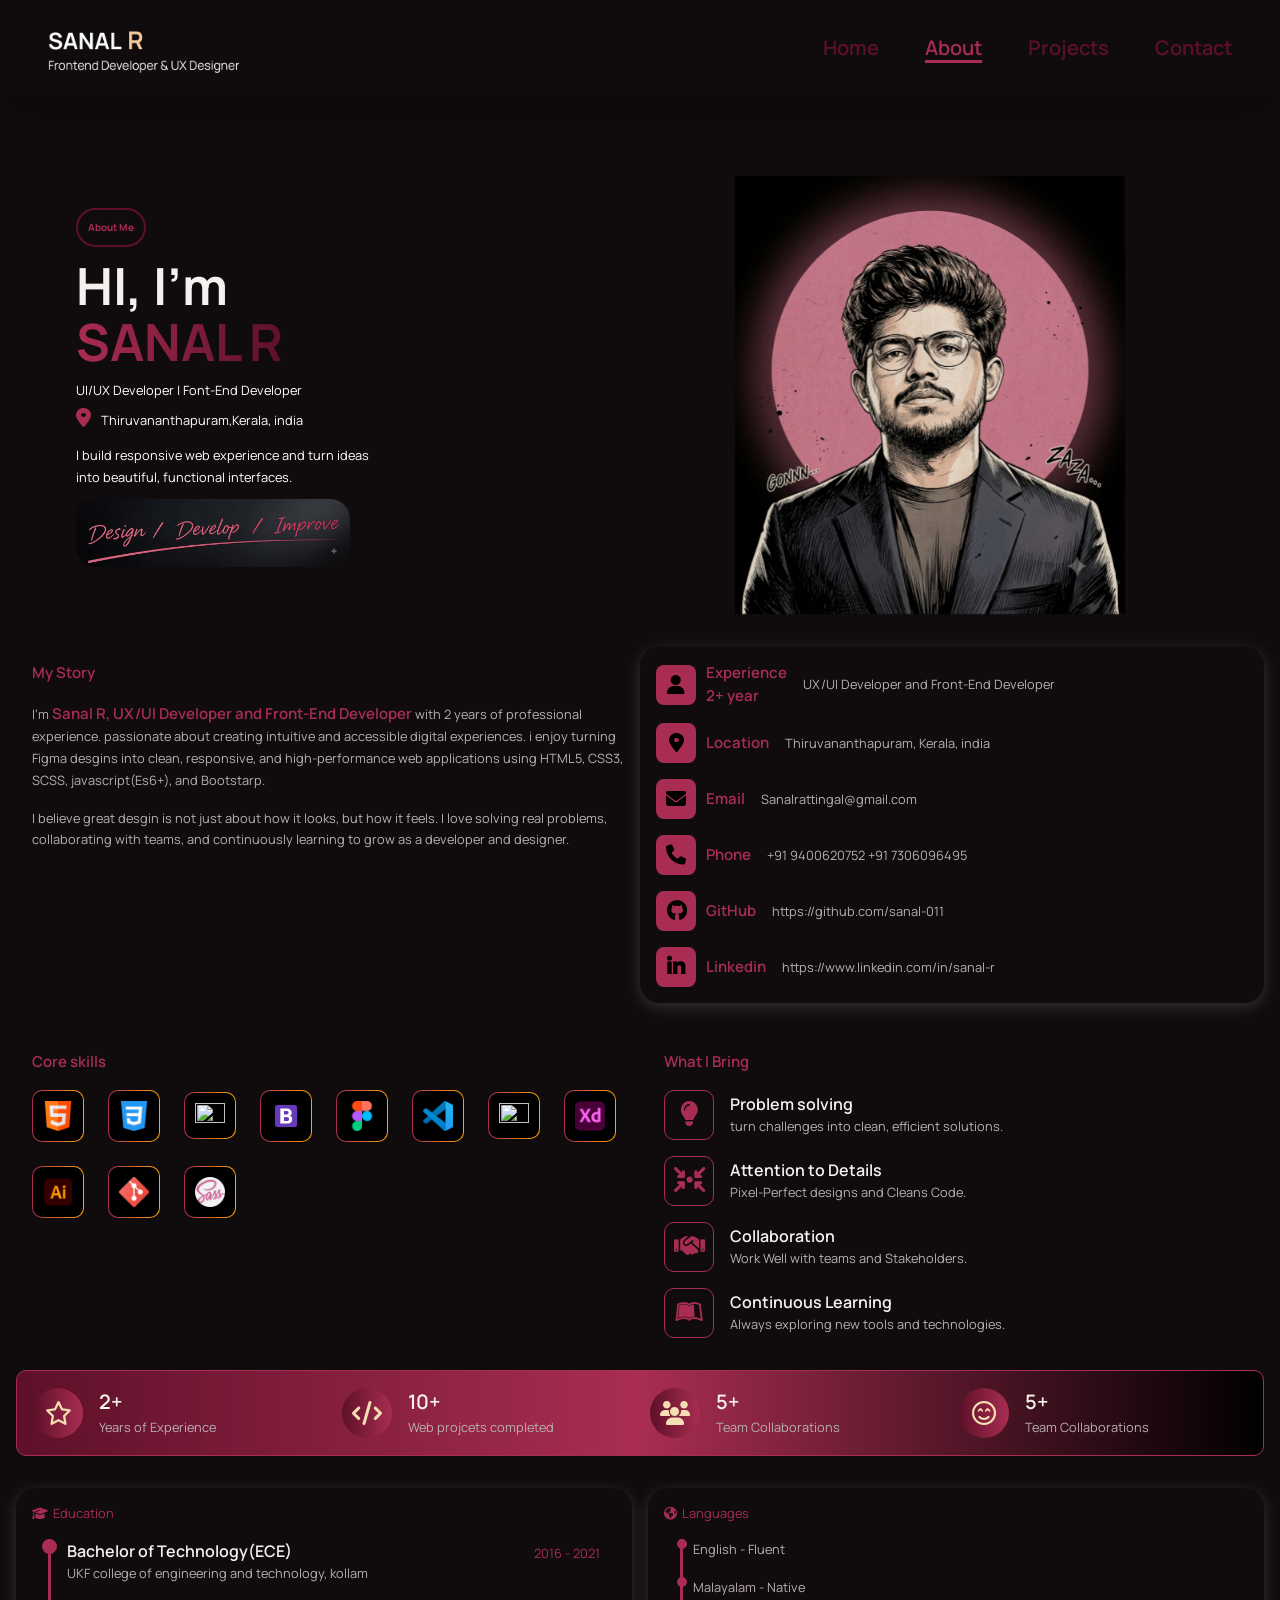
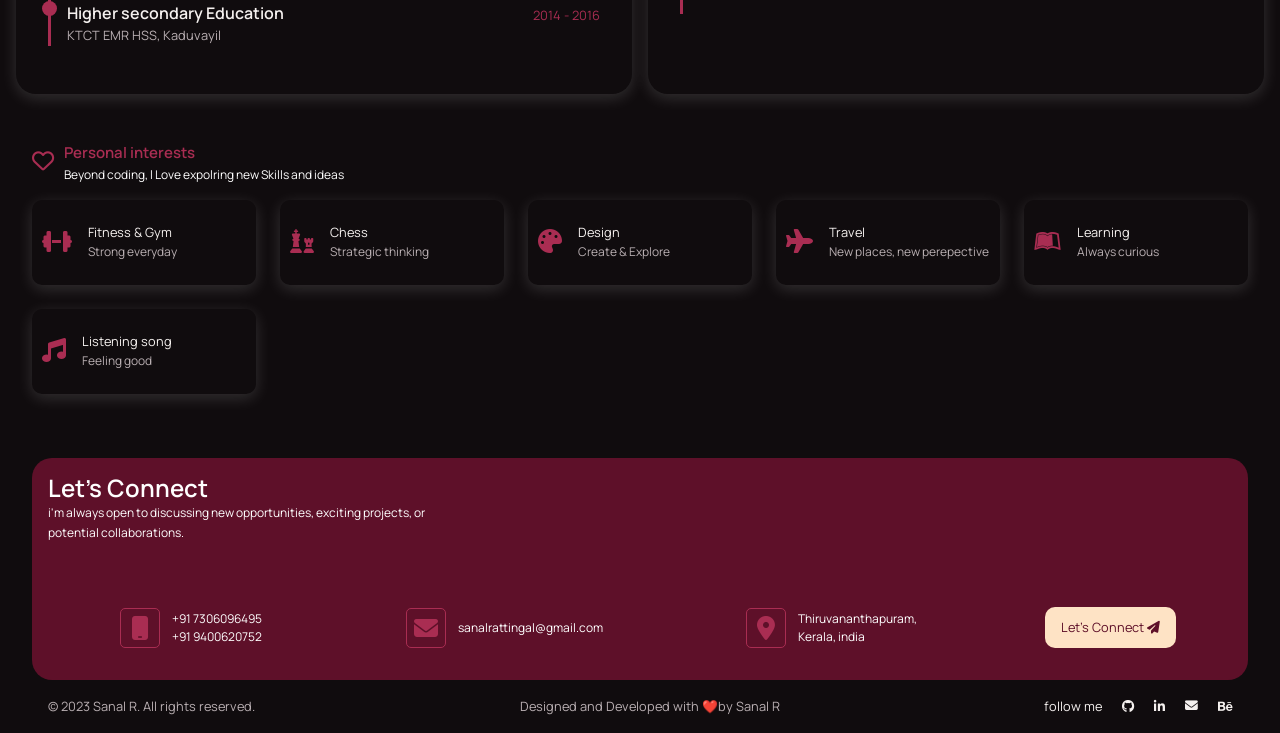
==== page/aboutme/index.html @ 58508a7c "Update index.html" ====
<!DOCTYPE html>
<html lang="en">

<head>
    <meta charset="UTF-8">
    <meta name="viewport" content="width=device-width, initial-scale=1.0">
    <title>About Me</title>
    <link rel="stylesheet" href="../../style.css">
    <link rel="stylesheet" href="../../reset.css">
    <link rel="stylesheet" href="page/projcet/style.css">
    <link rel="stylesheet" href="page/contact/style.css">
    <link rel="stylesheet" href="./style.css">

    <link rel="stylesheet" href="https://cdnjs.cloudflare.com/ajax/libs/font-awesome/6.7.2/css/all.min.css" />
</head>

<body>
    <script src="../../script.js" defer></script>



    <header id="navbar" class="navbar">
        <div class="logo-div">
            <a href="#" class="logo"><img src="../../asset/image/Logo.png" alt="">
            </a>

        </div>


        <nav class="menu">
            <button data-section="home" class="nav_links">Home</button>
            <button data-section="about" class="nav_links button-active">About</button>
            <button data-section="projects" class="nav_links">Projects</button>
            <button data-section="contact" class="nav_links">Contact</button>
            <link rel="stylesheet" href="/page/about-me.css">
        </nav>
        <a href="#" class="mobile-menu" id="showBtn">☰</a>

    </header>
    <main>
        <button class="top-btn"><i class="fa-solid fa-circle-arrow-up"></i></button>
        <section class="container-1" id="home">
            <div class="inner-container">
                <div class="inner-container-1">
                    <span class="head-title">About Me</span>

                    <h1 class="name-title">HI, I'm <br> <span>SANAL R</span></h1>

                    <p class="name-p">UI/UX Developer | Font-End Developer <br> <span><i
                                class="fa-solid fa-location-dot"></i></span>Thiruvananthapuram,Kerala, india </p>
                    <p class="name-p">I build responsive web experience and turn ideas <br> into beautiful, functional
                        interfaces.</p>
                    <img src="/asset/image/hero-title.png" alt="">



                </div>
                <div class="inner-container-2 ">
                    <div class="porfile-img"><img src="../../asset/image/profile-1.png" alt="">

                    </div>
                    <!-- <div class="small">
                        <img src="/asset/image/html (1).png" alt="html">
                    </div>
                    <div class="small">
                        <img src="/asset/image/css-3 (1).png" alt="">
                    </div>
                    <div class="small">
                        <img src="/asset/image/js (1).png" alt="">
                    </div>
                    <div class="small">
                        <img src="/asset/image/React.svg" alt="">
                    </div>
                    <div class="small">
                        <img src="/asset/image/figma (1).png" alt="">
                    </div>-->

                </div>
            </div>

        </section>
        <section class="my-story">
            <div class="my-story-left">
                <span>My Story</span>

                <p>I'm <span> Sanal R, UX/UI Developer and Front-End Developer</span> with 2 years of professional
                    experience. passionate about creating intuitive and accessible digital experiences. i enjoy turning
                    Figma desgins into clean, responsive, and high-performance web applications using HTML5, CSS3, SCSS,
                    javascript(Es6+), and Bootstarp.</p>
                <p>
                    I believe great desgin is not just about how it looks, but how it feels. I love solving real
                    problems, collaborating with teams, and continuously learning to grow as a developer and designer.
                </p>

            </div>
            <div class="my-story-right">

                <div class="my-story-right-title">
                    <div class="my-story-right-span"><span class="right-icons">
                            <i class="fa-regular fa-user"></i></span><span class="text-detail">Experience <br> 2+
                            year</span></div>
                    <div class="text-detail">
                        <p>UX/UI Developer and Front-End Developer</p>
                    </div>
                </div>

                <div class="my-story-right-title">
                    <div class="my-story-right-span"><span class="right-icons">
                            <i class="fa-solid fa-location-dot"></i></span><span class="text-detail">Location</span>
                    </div>
                    <div class="text-detail">
                        <p>Thiruvananthapuram, Kerala, india</p>
                    </div>
                </div>


                <div class="my-story-right-title">
                    <div class="my-story-right-span"><span class="right-icons">
                            <i class="fa-solid fa-envelope"></i></span><span class="text-detail">Email</span></div>
                    <div class="text-detail">
                        <p>Sanalrattingal@gmail.com</p>
                    </div>
                </div>

                <div class="my-story-right-title">
                    <div class="my-story-right-span"><span class="right-icons">
                            <i class="fa-solid fa-phone"></i></span><span class="text-detail">Phone</span></div>
                    <div class="text-detail">
                        <p>+91 9400620752 +91 7306096495</p>
                    </div>
                </div>


                <div class="my-story-right-title">
                    <div class="my-story-right-span"><span class="right-icons">
                            <i class="fa-brands fa-github"></i></span><span class="text-detail">GitHub</span></div>
                    <div class="text-detail">
                        <p><a href=" https://github.com/sanal-011"> https://github.com/sanal-011</a></p>
                    </div>
                </div>

                <div class="my-story-right-title">
                    <div class="my-story-right-span"><span class="right-icons">
                            <i class="fa-brands fa-linkedin-in"></i></span><span class="text-detail">Linkedin</span>
                    </div>
                    <div class="text-detail">
                        <p><a href="https://www.linkedin.com/in/sanal-r"> https://www.linkedin.com/in/sanal-r</a></p>
                    </div>
                </div>



            </div>

        </section>

        <section class="core-section">

            <div class="core-section-skill">
                <span>Core skills</span>
                <div class="core-section-skill-1">
                    <div class="core-cover-outer">
                        <div class="core-cover">
                            <img src="../../asset/image/html (1).png" alt="">
                        </div>

                    </div>

                    <div class="core-cover-outer">
                        <div class="core-cover">
                            <img src="../../asset/image/css-3 (1).png" alt="">
                        </div>

                    </div>

                    <div class="core-cover-outer">
                        <div class="core-cover">
                            <img src="../../asset/image/image/js (1).png" alt="">
                        </div>

                    </div>

                    <div class="core-cover-outer">
                        <div class="core-cover">
                            <img src="../../asset/image/icons8-bootstrap-logo-48.png" alt="">
                        </div>

                    </div>

                    <div class="core-cover-outer">
                        <div class="core-cover">
                            <img src="../../asset/image/figma (1).png" alt="">
                        </div>

                    </div>
                    <div class="core-cover-outer">
                        <div class="core-cover">
                            <img src="../../asset/image/vscode.png" alt="">
                        </div>

                    </div>

                    <div class="core-cover-outer">
                        <div class="core-cover">
                            <img src="asset/image/React.svg" alt="">
                        </div>

                    </div>

                    <div class="core-cover-outer">
                        <div class="core-cover">
                            <img src="../../asset/image/xd.png" alt="">
                        </div>

                    </div>

                    <div class="core-cover-outer">
                        <div class="core-cover">
                            <img src="../../asset/image/illustrator (1).png" alt="">
                        </div>

                    </div>

                    <div class="core-cover-outer">
                        <div class="core-cover">
                            <img src="../../asset/image/social.png" alt="">
                        </div>

                    </div>


                    <div class="core-cover-outer">
                        <div class="core-cover">
                            <img src="../../asset/image/sass (1).png" alt="">
                        </div>

                    </div>
                </div>



            </div>

            <div class="core-bring">
                <span>What I Bring</span>
                <div class="core-bring-outer">
                    <div class="core-bring-cover">
                        <div class="core-bring-icons">
                            <i class="fa-solid fa-lightbulb"></i>
                        </div>
                        <div class="core-bring-details">
                            <h6>Problem solving</h6>
                            <p>turn challenges into clean, efficient solutions.</p>
                        </div>

                    </div>
                    <div class="core-bring-cover">
                        <div class="core-bring-icons">
                            <i class="fa-solid fa-arrows-to-circle"></i>
                        </div>
                        <div class="core-bring-details">
                            <h6>Attention to Details</h6>
                            <p>Pixel-Perfect designs and Cleans Code.</p>
                        </div>

                    </div>
                    <div class="core-bring-cover">
                        <div class="core-bring-icons">
                            <i class="fa-solid fa-handshake"></i>
                        </div>
                        <div class="core-bring-details">
                            <h6>Collaboration</h6>
                            <p>Work Well with teams and Stakeholders.</p>
                        </div>

                    </div>
                    <div class="core-bring-cover">
                        <div class="core-bring-icons">
                            <i class="fa-brands fa-leanpub"></i>
                        </div>
                        <div class="core-bring-details">
                            <h6>Continuous Learning</h6>
                            <p>Always exploring new tools and technologies.</p>
                        </div>

                    </div>
                </div>
            </div>
        </section>

        <section class="core-features">
            <div class="core-outer">
                <div class="core-features-cover">
                    <div class="core-features-cover-icons"><i class="fa-regular fa-star"></i></div>
                    <div class="core-features-cover-details">
                        <h5>2+</h5>
                        <p>Years of Experience</p>
                    </div>

                </div>
                <div class="core-features-cover">
                    <div class="core-features-cover-icons"><i class="fa-solid fa-code"></i></div>
                    <div class="core-features-cover-details">
                        <h5>10+</h5>
                        <p>Web projcets completed</p>
                    </div>

                </div>

                <div class="core-features-cover">
                    <div class="core-features-cover-icons"><i class="fa-solid fa-users"></i></div>
                    <div class="core-features-cover-details">
                        <h5>5+</h5>
                        <p>Team Collaborations</p>
                    </div>

                </div>

                <div class="core-features-cover">
                    <div class="core-features-cover-icons"><i class="fa-regular fa-face-smile-beam"></i></div>
                    <div class="core-features-cover-details">
                        <h5>5+</h5>
                        <p>Team Collaborations</p>
                    </div>

                </div>


            </div>


        </section>
        <section class="person-section">
            <div class="person-section-cover">
                <span><i class="fa-solid fa-graduation-cap"> </i>Education</span>

                <div class="Education-details">

                    <div class="Education-details-1">
                        <div class="Education-details-cover">
                            <div>
                                <h6>Bachelor of Technology(ECE)</h6>
                                <p>UKF college of engineering and technology, kollam</p>
                            </div>
                            <span>2016 - 2021</span>
                            <div class="time-line-dots"></div>
                        </div>

                        <div class="Education-details-cover">
                            <div>
                                <h6>Higher secondary Education</h6>
                                <p>KTCT EMR HSS, Kaduvayil</p>
                            </div>
                            <span>2014 - 2016</span>
                            <div class="time-line-dots"></div>


                        </div>



                    </div>


                </div>
            </div>
            <div class="Education-languages-3">
                <span><i class="fa-solid fa-earth-americas"></i>Languages</span>
                <div class="Education-languages-cover">

                    <div class="languages-cover">
                        <p>English - Fluent</p>
                        <div class="English-Fluent-dots"></div>
                    </div>
                    <div class="languages-cover">
                        <p>Malayalam - Native</p>
                        <div class="English-Fluent-dots"></div>
                    </div>





                </div>

            </div>

        </section>
        <section class="interests-section">

            <div class="interests-section-cover">

                <div class="interests-section-cover-1">
                    <span><i class="fa-regular fa-heart"></i></span>
                    <div><span>Personal interests</span><br>
                        <span style="color: white; font-size: 12px; font-weight: normal;">Beyond coding, l Love
                            expolring new Skills and ideas</span>
                    </div>
                </div>

                <div class="interest-items">
                    <div class="outer-interest-items">
                        <div class="interest-items-icons"><i class="fa-solid fa-dumbbell"></i></div>
                        <div class="interest-items-detail">
                            <span>Fitness & Gym</span>
                            <p>Strong everyday</p>
                        </div>

                    </div>

                    <div class="outer-interest-items">
                        <div class="interest-items-icons"><i class="fa-solid fa-chess"></i></div>
                        <div class="interest-items-detail">
                            <span>Chess</span>
                            <p>Strategic thinking</p>
                        </div>

                    </div>

                    <div class="outer-interest-items">
                        <div class="interest-items-icons"><i class="fa-solid fa-palette"></i></div>
                        <div class="interest-items-detail">
                            <span>Design</span>
                            <p>Create & Explore</p>
                        </div>

                    </div>
                    <div class="outer-interest-items">
                        <div class="interest-items-icons"><i class="fa-solid fa-plane"></i></div>
                        <div class="interest-items-detail">
                            <span>Travel</span>
                            <p>New places, new perepective</p>
                        </div>

                    </div>
                    <div class="outer-interest-items">
                        <div class="interest-items-icons"><i class="fa-brands fa-leanpub"></i></div>
                        <div class="interest-items-detail">
                            <span>Learning</span>
                            <p>Always curious</p>
                        </div>

                    </div>

                    <div class="outer-interest-items">
                        <div class="interest-items-icons"><i class="fa-solid fa-music"></i></div>
                        <div class="interest-items-detail">
                            <span>Listening song</span>
                            <p>Feeling good</p>
                        </div>

                    </div>

                </div>
            </div>

        </section>


    </main>

     <footer class="footer-container" id="contact">
        <div class="footer-content">
            <div class="footer-content-1">
                <h4>Let's Connect</h4>
                <p>i'm always open to discussing new opportunities, exciting projects, or potential collaborations.</p>
            </div>
            <div class="footer-content-2">
                <div class="footer-content-divi">
                    <span class="span-icons"><i class="fa-solid fa-mobile"></i></span> <span class="span-details">
                        +91 7306096495 <br>+91 9400620752</span>
                </div>
                <div class="footer-content-divi">
                    <span class="span-icons"><i class="fa-solid fa-envelope"></i></span> <span
                        class="span-details">sanalrattingal@gmail.com</span>
                </div>
                <div class="footer-content-divi">
                    <span class="span-icons"><i class="fa-solid fa-location-dot"></i></span> <span
                        class="span-details">Thiruvananthapuram, <br>Kerala, india</span>
                </div>

                <div class="footer-content-btn">
                    <a href="page/contact/index.html" class="connet-btn">Let's Connect </a><i
                        class="fa-solid fa-paper-plane"></i>
                </div>



            </div>

        </div>

        <div class="footer-sub">
            <p>&copy; 2023 Sanal R. All rights reserved.</p>
            <p>Designed and Developed with ❤️by Sanal R</p>
            <div class="follow-me"><span>follow me</span>
                <div class="follow-me-icons"><i class="fa-brands fa-github"></i><i
                        class="fa-brands fa-linkedin-in"></i><i class="fa-solid fa-envelope"></i><i
                        class="fa-brands fa-behance"></i>
                </div>
            </div>
        </div>
    </footer>


</body>

</html>
---- style.css ----
/* =========================================================
   DESIGN SYSTEM
========================================================= */
@import url("https://fonts.googleapis.com/css2?family=Manrope:wght@200..800&display=swap");
@import url("https://fonts.googleapis.com/css2?family=Bruno+Ace+SC&family=Krona+One&family=Manrope:wght@200..800&family=Poppins:ital,wght@0,100;0,200;0,300;0,400;0,500;0,600;0,700;0,800;0,900;1,100;1,200;1,300;1,400;1,500;1,600;1,700;1,800;1,900&family=Roboto:ital,wght@0,100..900;1,100..900&family=Special+Gothic&display=swap");

body {
  font-family: "Manrope", sans-serif;
  position: relative;
}

.top-btn {
  position: fixed;
  right: 1.5rem;
  bottom: 1.5rem;
  width: 50px;
  height: 50px;
  border-radius: 50%;
  background-color: var(--primary-dark);
  color: var(--white);
  display: flex;
  justify-content: center;
  align-items: center;
  z-index: 1000;
  font-size: 1.9rem;
  cursor: pointer;
  opacity: 0;
  visibility: hidden;
  transition: 0.3s ease;
  margin-bottom: 2rem;
}

.top-btn.show {
  opacity: 1;
  visibility: visible;
}

.top-btn :hover {
  transform: translateY(-3px);
}

/* //navbar// */

.container {
  padding: 0 2.125rem;
  box-shadow: 0 0.25rem 1rem rgba(255, 255, 255, 0.15);
}

.page-section {
  display: none;
  margin-top: 1.25rem;
  margin-bottom: 1.25rem;
}

.page-section.active {
  display: block;
}

.logo-div {
  width: 14%;
  min-width: 12rem;
}

.navbar {
  width: 100%;
  display: flex;
  align-items: center;
  justify-content: space-between;
  padding: 0.75rem 3rem;
  background-color: var(--bg);

  transition: box-shadow 0.3s ease;
  min-height: 6rem;
  position: sticky;
  top: 0px;
  box-shadow: var(--shadow-lg);
  z-index: 99;
}

/* Shadow after scrolling */
.navbar.scrolled {
  box-shadow: 0 0.25rem 1rem #f6749d43;
}

nav {
  display: flex;
  align-items: center;
  justify-content: space-between;
  gap: 2.875rem;
}

nav .nav_links {
  color: var(--primary-dark);
  background-color: transparent;
  border: none;
  font-size: 1.25rem;
  font-weight: 600;
}

nav .nav_links:focus {
  color: var(--primary-light);
}

nav .nav_links:hover {
  color: var(--primary-light);
}

nav button {
  position: relative;
}

nav button::after {
  position: absolute;
  bottom: 0;
  left: 0;
  content: "";
  width: 0;
  height: 0.1875rem;
  background-color: var(--primary-light);
  transition: width 0.3s ease;
}

nav .button-active::after {
  position: absolute;
  bottom: 0;
  left: 0;
  content: "";
  width: 100%;
  height: 0.1875rem;
  background-color: var(--primary-light);
  transition: width 0.3s ease;
}

nav .button-active {
  width: 100%;
  color: var(--primary-light);

}

nav button:hover::after {
  width: 100%;
  color: var(--white);
}

.mobile-menu {
  display: none;
  position: absolute;
  right: 0.625rem;
  top: 1.875rem;
  color: var(--white);
  font-weight: 600;
  font-size: 1.5rem;
}

/* Desktop */

/* Tablet */
@media (max-width: 768px) {
  .container {
    padding: 0 0.875rem;
    box-shadow: 0 0.25rem 1rem rgba(255, 255, 255, 0.15);
  }

  .navbar {
    flex-direction: column;
    height: auto;
    align-items: flex-start;
    justify-content: center;
  }

  nav {
    flex-direction: column;
    height: auto;
    gap: 0.625rem;
    margin-top: 0.625rem;
    align-items: flex-start;
  }

  .mobile-menu {
    display: block;
  }

  .menu {
    max-height: 0;
    overflow: hidden;
    opacity: 0;
    transition:
      max-height 0.4s ease,
      opacity 0.3s ease;
    color: var(--white);
  }

  .menu.active {
    max-height: 500px;
    opacity: 1;
    color: var(--white);
  }
}

/* hero-section */
.inner-container {
  display: grid;
  grid-template-columns: repeat(2, 1fr);
  padding: 0 4.75rem;
  gap: 2rem;
}

.inner-container-1 {
  gap: 10px;
  display: flex;
  flex-direction: column;
  margin-top: 2rem;
}

.inner-container-2 {
  display: flex;
  justify-content: center;
  align-items: center;
}

.head-title {
  font-size: 10px;
  padding: 10px;
  border: solid 2px var(--primary-dark);
  width: fit-content;
  border-radius: 20px;
  font-weight: var(--fw-bold);
  color: var(--primary-light);
}

.name-title {
  font-size: clamp(2.5rem, 4vw, 3.75rem);
    opacity: 0;
  transform: translateY(30px);

  animation: fadeUp 0.8s ease forwards;
  animation-delay: 0.2s;
}

/* Animation */
@keyframes fadeUp {
  from {
    opacity: 0;
    transform: translateY(30px);
  }

  to {
    opacity: 1;
    transform: translateY(0);
  }
}


.name-title span {
  /* Left → Right */
  background: linear-gradient(90deg, var(--primary-light), var(--primary-dark));

  -webkit-background-clip: text;
  background-clip: text;

  -webkit-text-fill-color: transparent;
}

.name-p {
  font-weight: var(--fw-semibold);
  color: var(--white);
  font-size: clamp(0.75rem, 1vw, 1rem);
   opacity: 0;
  transform: translateY(40px);

  animation: fadeUp 0.8s ease forwards;
  animation-delay: 1.1s;
}

.name-features {
  display: grid;
  grid-auto-flow: column;
  /* grid-auto-columns: minmax(180px, 1fr); */
  opacity: 0;
  transform: translateY(40px);

  animation: fadeUp 0.8s ease forwards;
  animation-delay: 1.1s;
}

.name-features-items {
  display: flex;
  flex-direction: column;
  font-size: 0.75rem;
  padding: 1rem;
  border: solid 1px transparent;
  align-items: start;
}

.footer-content-btn {
  color: var(--primary-dark);
}

.name-features-items-i {
  color: var(--primary-light);
  font-size: 13px;
  font-weight: var(--fw-semibold);
}

.name-features-items-i i {
  margin-right: 8px;
}

.features-btn-group {
  display: flex;
  justify-content: flex-start;
  align-items: center;
  gap: 2rem;
  opacity: 0;
  transform: translateY(40px);

  animation: fadeUp 0.8s ease forwards;
  animation-delay: 1.1s;
}

.features-btn-group button {
  font-size: 1rem;
}

.features-btn-group button i {
  margin-left: 1rem;
}

.socal-medial {
  display: flex;
  justify-content: flex-start;
  align-items: center;
  gap: 30px;
     opacity: 0;
  transform: translateX(100px);

  animation: slideLeft 1s ease forwards;
  animation-delay: 2s;
}

.socal-medial a {
  margin-top: 1rem;
  width: 50px;
  height: 50px;
  display: flex;
  justify-content: center;
  align-items: center;
  border: solid 1px transparent;
  border-radius: 50%;
}

.socal-medial a :hover {
  width: 50px;
  height: 50px;
  display: flex;
  justify-content: center;
  align-items: center;
  border: solid 1px var(--primary-light);
  border-radius: 50%;
}

.socal-medial a i {
  font-size: 1.5rem;

}

.porfile-img {
  display: flex;
  justify-content: center;
  align-items: center;
  width: 80%;
  height: 100%;
    opacity: 0;
  transform: translateX(100px);

  animation: slideLeft 1s ease forwards;
  animation-delay: 2s;
}
@keyframes slideLeft {
  from {
    opacity: 0;
    transform: translateX(100px);
  }

  to {
    opacity: 1;
    transform: translateX(0);
  }
}

.porfile-img img {
  width: 100%;
  display: block;
  aspect-ratio: 1/1;
  object-fit: contain;
}

.simple-contact {
  display: flex;
  justify-content: center;
  align-items: center;
  gap: 1rem;
}

.simple-contact i {
  width: 40px;
  height: 40px;
  border-radius: 50%;
  border: solid 1px #494647;
  display: flex;
  justify-content: center;
  align-items: center;
  font-size: 1.3rem;
  color: var(--primary-light);
}

.container {
  margin-top: 2rem;
  display: flex;
  justify-content: space-around;
  align-items: center;
  padding: 1rem;
  border-radius: 1rem;
  border: solid 1px #494647;
  box-shadow:
    rgba(0, 0, 0, 0.16) 0px 10px 36px 0px,
    rgba(0, 0, 0, 0.06) 0px 0px 0px 1px;
}

.contact-details {
  font-size: 12px;
}

.inner-container {
  margin-top: 5rem;
}

.about-scetion {
  display: flex;
  flex-direction: column;
  /* padding: 0 4.75rem; */
  font-size: 14px;
  font-weight: 600;
  gap: 1rem;
}

.about-scetion span {
  color: var(--primary-light);
}

.about-scetion button {
  width: fit-content;
  border: solid 1px var(--primary-light);
}

.about-scetion p {
  font-size: clamp(0.75rem, 1vw, 1rem);
  color: var(--text);
}

.about-scetion button i {
  margin-left: 1rem;
}

.card-details {
  display: flex;
  align-items: center;
  justify-content: space-around;
  gap: 1rem;
  /* padding: 0 4.75rem; */
}

.card {
  display: flex;
  flex-direction: column;
  justify-content: center;
  align-items: center;
  text-align: center;
}

.card-p {
  padding: 1rem !important;
  width: 180px;
  height: 250px;
}

.card p {
  font-size: 15px;
  color: white;
}

.card-p i {
  font-size: 2rem;
  /* Left → Right */
  background: linear-gradient(90deg, var(--primary-light), orange);

  -webkit-background-clip: text;
  background-clip: text;

  -webkit-text-fill-color: transparent;
  margin-bottom: 1rem;
}

.card-p h5 {
  font-weight: 600;
  font-size: 1rem;
  margin-bottom: 12px;
  text-transform: uppercase;
}

.card-p p {
  font-size: 12px;
}

.inner-pad {
  padding: 0 4.75rem;
  gap: 1rem;
}

.core-skill {
  display: flex;
  flex-direction: column;

  /* border: solid 1px var(--primary-light); */
  padding: 1rem;
  box-shadow: 0 0.25rem 1rem rgba(255, 255, 255, 0.15);
  border-radius: 20px;
}

.core-skill span {
  color: var(--primary-light);
  font-size: 14px;
  font-weight: 600;
  margin-bottom: 1rem;
}

.skill {
  display: flex;
  justify-content: space-around;
  align-items: center;
  margin-top: 1rem;
  margin-bottom: 2rem;
}

.skill div {
  width: 50px;
  height: 50px;
  padding: 8px;
  /* border: solid 1px #9a9797b1;
  border-radius: 10px; */
  border: 1px solid transparent;
  border-radius: 10px;
  background:
    linear-gradient(black, black) padding-box,
    linear-gradient(90deg, var(--primary-light), orange) border-box;

  display: flex;
  flex-direction: column;
  justify-content: center;
  align-items: center;
}

.skill div img {
  width: 100%;
  display: block;
}

.inner-container-2 {
  position: relative;
}

.small {
  position: absolute;
  width: 30px;
  height: 30px;
  border-radius: 50%;
  transform: translate(-50%, -50%);
  opacity: 0;
  animation: appear 5s ease-out forwards;


}

.small:nth-child(1) {
  animation-delay: 0s;
}

.small:nth-child(2) {
  animation-delay: 0.5s;
}

.small:nth-child(3) {
  animation-delay: 0.9s;
}

.small:nth-child(4) {
  animation-delay: 1.4s;
}

.small:nth-child(5) {
  animation-delay: 1.9s;
}




@keyframes appear {
  0% {
    opacity: 0;
    transform: translate(-50%, -50%) scale(0);
  }

  40% {
    opacity: 1;
    transform: translate(-50%, -50%) scale(1.2);
  }

  70% {
    transform: translate(-50%, -50%) scale(0.95);
  }

  100% {
    opacity: 1;
    transform: translate(-50%, -50%) scale(1);
  }
}

.inner-container-2 .small {
  width: 50px;
  height: 50px;
  padding: 8px;
  border: 1px solid transparent;
  border-radius: 10px;
  background: linear-gradient(black, black) padding-box, linear-gradient(90deg, var(--primary-light), orange) border-box;
  display: flex;
  flex-direction: column;
  justify-content: center;
  align-items: center;
}

.inner-container-2 .small img {
  width: 100%;
  display: block;
}

.skill-list {
  display: flex;

  align-items: center;
  margin-top: 1rem;
  margin-bottom: 2rem;
  flex-wrap: wrap;
  gap: 1rem;
}

.skill-list div {
  width: fit-content;
  padding: 8px;

  /* border-image: linear-gradient(90deg,var(--primary-light),orange) 1; */

  display: flex;
  flex-direction: column;
  justify-content: center;
  align-items: center;
  flex-wrap: wrap;
  margin-bottom: 0px;
  gap: 1rem;
  border: 1px solid transparent;
  border-radius: 10px;
  background:
    linear-gradient(black, black) padding-box,
    linear-gradient(90deg, var(--primary-light), orange) border-box;
}

.skill-list div span {
  margin-bottom: 0px;
  color: var(--text);
  font-size: 12px;
}

.core-exper {
  padding: 1rem;
  box-shadow: 0 0.25rem 1rem rgba(255, 255, 255, 0.15);
  border-radius: 20px;
}

.core-exper span {
  color: var(--primary-light);
  font-size: 14px;
  font-weight: 600;
  margin-bottom: 1rem 16px;
}

.exper-details {
  padding: 1rem;
  display: flex;
  gap: 1rem;
  position: relative;
  z-index: -1;
}

.time-line {
  border-left: solid 3px var(--primary-light);
  padding-left: 1rem;
  position: relative;
}

.time-line span {
  font-weight: var(--fw-bold);
}

.dots {
  position: absolute;
  left: -11px;
  top: 10px;
  width: 20px;
  height: 20px;
  border-radius: 50%;
  background-color: var(--primary-dark);
  border: solid 4px var(--primary-light);
}

.ul-style {
  margin-left: 1rem;
  margin-top: 1rem;
}

li::marker {
  color: var(--primary-light);
}

.inner-projcet-section {
  padding: 0 4.75rem;
}

.projcet-section {
  display: grid;
  grid-template-columns: repeat(1, 1fr);

  margin-top: 3rem;
  box-shadow: 0 0.5rem 2rem rgba(255, 255, 255, 0.16);
  border: solid 1px transparent;
  border-radius: 20px;
}

.projcet-head {
  padding: 1rem;
  display: flex;
  justify-content: space-between;
  align-items: center;
}

.projcet-head span {
  color: var(--primary-light);
  font-size: 14px;
  font-weight: 600;
}

.projcet-card {
  padding: 1rem;
  display: grid;
  grid-template-columns: repeat(auto-fill, minmax(300px, 1fr));
  gap: 1.5rem;
  width: 100%;

}

.card {
  display: flex;
}

.card-pd {
  padding: 0rem !important;
  /* flex-direction: row; */
  /* align-items: start; */
  overflow: hidden;
  /* width: 550px; */
  /* justify-content: start;
  flex: 1; */
  gap: 10px;
}

.card-img {
  width: 100%;
  height: 172px;
  display: block;
  /* position: relative; */
}

.card-icons {
  width: 20px;
  height: 20px;
  border-radius: 20px;
  display: flex;
  justify-content: center;
  align-items: center;
  background-color: black;
}

.card-img img {
  width: 100%;
  height: 100%;
  object-fit: cover;
  overflow: hidden;
}

.card-detail {
  display: flex;
  flex-direction: column;
  justify-content: flex-start;
  text-align: left;
  width: 350px;
  padding: 1rem;
  width: 100%;
}

.card-detail span {
  color: var(--primary-light);
  font-size: 12px;
}

.card-detail p {
  font-size: 10px;
}

.card-btn {
  font-size: 12px;
  font-weight: 600;
  width: fit-content;
  border: solid 1px var(--primary-light);
  padding: 5px;
  margin-right: 10px;

  border-radius: 5px;
}

.card-btn-group {
  margin-top: 0.5rem;
  display: flex;
  justify-content: end;
  align-items: center;
  margin-bottom: 5px;
}

.key-achievements {
  margin-top: 3rem;
}

.cover-key-achievements {
  padding: 1rem;
  box-shadow: 0 0.25rem 1rem rgba(255, 255, 255, 0.15);
  border-radius: 20px;
}

.cover-key-achievements span {
  color: var(--primary-light);
  font-size: 14px;
  font-weight: 600;
  margin-bottom: 1rem 16px;
}

.ACHIEVEMENTS-details {
  display: flex;
  justify-content: space-around;
  align-items: center;
  margin-top: 10px;
}

.ACHIEVEMENTS-items {
  display: flex;

  justify-content: center;
  align-items: center;
  text-align: center;
  padding: 1rem;
}

.achievement-icon i {
  font-size: 2rem;
  /* Left → Right */
  background: linear-gradient(90deg, var(--primary-light), orange);

  -webkit-background-clip: text;
  background-clip: text;

  -webkit-text-fill-color: transparent;
  margin-bottom: 1rem;
}

.achievement-icon-details p {
  font-size: 12px;
  color: white;
  text-align: left;
  width: 200px;
  margin-left: 1rem;
  font-weight: var(--fw-regular);
}

.footer-container {
  padding: 0 4.75rem;
  margin-top: 3rem;
}

.footer-content {
  display: flex;
  gap: 1rem;
  align-items: center;
  background-color: var(--primary-dark);
  border-radius: 20px;
  justify-content: center;
}

.footer-content-1 {
  padding: 1rem;

  color: var(--white);
  width: 450px;
}

.footer-content-1 p {
  font-size: 12px;
  color: var(--white);
}

.span-icons {
  width: 40px;
  height: 40px;

  border: solid 1px var(--primary-light);
  padding: 4px;
  font-size: 1.5rem;
  color: var(--primary-light);
  border-radius: 5px;
  display: flex;
  align-items: center;
  justify-content: center;
}

.footer-content-2 {
  display: flex;
  justify-content: center;
  align-items: center;

  padding: 1rem;
}

.footer-content-divi {
  display: flex;
  justify-content: center;
  align-items: center;
  gap: 12px;
  padding: 1rem;
  /* border-left: solid 1px var(--primary-light);
  border-right: solid 1px var(--primary-light); */
}

.span-details {
  font-size: 12px;
  color: var(--white);
}

.footer-content-btn {
  padding: 0.7rem 1rem;
  background-color: var(--accent);
  border-radius: 10px;
}

.connet-btn {

  color: var(--primary-dark);
}

.footer-sub {
  display: flex;
  justify-content: space-between;
  align-items: center;
  padding: 1rem;
}

.follow-me {
  display: flex;
  justify-content: space-between;
  align-items: center;
  gap: 20px;
}

.follow-me-icons {
  display: flex;
  justify-content: space-between;
  align-items: center;
  gap: 20px;
}

.project-header {
  display: -webkit-box;
  -webkit-box-orient: vertical;
  -webkit-line-clamp: 1;
  overflow: hidden;
}

.project-description {
  display: -webkit-box;
  -webkit-box-orient: vertical;
  -webkit-line-clamp: 3;
  overflow: hidden;
}

/* ======================================== SMALL MOBILE — 400px ======================================== */
@media (max-width: 40rem) {
  section {
    padding-block: 0px;
  }
  .inner-container-2 .small {
  width: 30px;
  height: 30px;
  padding: 3px;

}

  .inner-container {
    display: grid;
    grid-template-columns: 1fr;
    margin-top: 0rem;
    padding: 2rem;
  }

  .porfile-img {
    width: 100%;
  }

  /* .inner-container {
    display: grid;
    grid-template-columns: 1fr;
  } */

  .name-features {
    grid-template-columns: 1fr 1fr;
    grid-auto-flow: row;
  }

  .inner-container-1 {
    padding: 0px 12px;
  }

  .name-features-items {
    display: flex;
    flex-direction: column;
    font-size: 0.75rem;
    padding: 1rem;
    border: solid 1px transparent;
    justify-content: center;
    /* align-items: center; */
  }

  .features-btn-group {
    flex-direction: column;
  }

  .socal-medial {
    justify-content: center;
  }

  .container {
    flex-direction: column;
  }

  .simple-contact {
    width: 100%;
    justify-content: start;
    gap: 1rem;
    padding: 5px 0px;
  }

  .inner-container {
    grid-auto-flow: row;
  }

  .about-scetion p {
    font-size: 0.75rem;
  }

  .card-details {
    flex-direction: column;
  }

  .card-p {
    width: 100%;
  }

  .about-scetion button {
    width: 100%;
  }

  .skill {
    flex-wrap: wrap;
    justify-content: start;
    gap: 1rem;
  }

  .ul-style {
    font-size: 12px;
  }

  .ul-style li {
    margin-bottom: 1rem;
  }

  .inner-projcet-section {
    padding: 2rem;
  }

  .projcet-card {
    flex-direction: column;
  }

  .card-pd {
    flex-direction: column;
    width: 100%;
  }

  .card-img,
  .card-detail {
    width: 100%;
  }

  .card-detail {
    padding: 1rem;
  }

  .projcet-head {
    flex-direction: column;
    align-items: start;
    gap: 1rem;
  }

  .ACHIEVEMENTS-details {
    flex-direction: column;
    gap: 1rem;
  }

  .inner-pad {
    padding: 0 2rem;
  }

  .footer-container {
    padding: 0 2rem;
  }

  .footer-content {
    flex-direction: column;
    gap: 0rem;
  }

  .footer-content-1 {
    width: 100%;
  }

  .footer-content-2 {
    flex-direction: column;
    width: 100%;
  }

  .footer-content-divi {
    border: none;
    width: 100%;
    justify-content: flex-start;
    gap: rem;
  }

  .footer-content-btn {
    width: 100%;
    text-align: center;
  }

  .footer-sub {
    flex-direction: column;
    gap: 1rem;
  }

  .footer-sub p {
    font-size: 12px;
    flex-direction: column;
  }
}


/* Tablet */
@media (min-width: 48rem) and (max-width: 63.9375rem) {

  /* Tablet */
  section {
    padding-block: 0px;
  }

  .inner-container {
    display: grid;
    grid-template-columns: 1fr 1fr;
    margin-top: 0rem;
    padding: 2rem;
  }

  .name-features {
    grid-template-columns: 1fr 1fr;
    grid-auto-flow: row;
  }

  .features-btn-group {
    flex-direction: column;
    width: 100%;
  }

  .features-btn-group button {
    width: 100%;
  }

  .socal-medial {
    justify-content: center;
  }

  .card-details,
  .skill {
    flex-wrap: wrap;
    gap: 1rem;
    justify-content: start;
  }

  .section-container {
    grid-template-columns: 1fr !important;
    grid-auto-flow: row;
  }

  .card-details {
    justify-content: center;
  }

  .about-scetion {
    padding: 1rem;
  }

  .skill {
    justify-content: space-around;
  }

  .inner-projcet-section {
    padding: 1rem;
  }

  .projcet-card {
    flex-direction: column;
  }

  .card-pd {
    width: 100%;
  }

  .ACHIEVEMENTS-details {
    flex-wrap: wrap;
  }

  .inner-pad {
    padding: 1rem;
  }

  .footer-container {
    padding: 1rem;
  }

  .footer-content {
    flex-direction: column;
    padding: 1rem;
    gap: 0px;
  }

  .footer-content-1 {
    width: 100%;
  }

  .footer-content-2 {
    width: 100%;
    /* justify-content: space-between; */
    gap: 12px;
  }

  .footer-content-divi {
    border-left: none;
    border-right: none;
  }

}

/* Below 1024px */

@media (min-width: 1024px) and (max-width: 1400px) {
  .name-features {
    grid-template-columns: 1fr 1fr;
    grid-auto-flow: row;
  }

  .card-details {
    flex-wrap: wrap;
  }

  .projcet-card {
    flex-direction: column;
  }

  .ACHIEVEMENTS-details {
    flex-wrap: wrap;
  }

  .inner-projcet-section,
  .inner-pad,
  .footer-container {
    padding: 0 2rem;
  }

  .footer-content-2 {
    display: flex;
    justify-content: space-around;
    align-items: center;
    padding: 1rem;
    width: 100%;
  }

  .footer-content {
    flex-direction: column;
    align-items: start;
  }
}


/* Desktop */
@media (min-width: 1440px) {

  /* Desktop */
  section {
    padding-block: 0px;
  }

  .footer-content {
    /* gap: 0px; */
    justify-content: space-between;
  }

  .inner-container {
    display: grid;
    grid-template-columns: 1fr 1fr;
    margin-top: 3rem;
    padding: 0 4.75rem;
  }

  .name-features {
    display: grid;
    grid-auto-flow: column;

  }

  .card-details {
    flex-wrap: nowrap;
  }

  .section-container {
    margin-top: 5rem;
  }
}
---- page/aboutme/style.css ----
.name-p {
    font-weight: normal;
}

.name-p span {
    color: var(--primary-light);
    font-size: 20px;
    margin-right: 10px;
}

.inner-container-1 img {
    width: 50%;
    border-radius: 20px;
    opacity: 0;
    transform: translateX(100px);

    animation: slideLeft 1s ease forwards;
    animation-delay: 2s;
}

.my-story {
    padding: 0 4.75rem;
    margin-top: 2rem;


    display: grid;
    grid-template-columns: 1.2fr 1fr;
}

.my-story-left {
    display: flex;
    flex-direction: column;
    padding: 1rem;
    gap: 1rem;
}

.my-story-left span {
    color: var(--primary-light);
    font-size: 15px;
    font-weight: 600;

}

.my-story-right {
    padding: 1rem;
    box-shadow: 0 0.25rem 1rem rgba(255, 255, 255, 0.15);
    border-radius: 20px;
    display: flex;
    flex-direction: column;
    gap: 1rem;
}

.my-story-right span {
    color: var(--primary-light);
    font-size: 15px;
    font-weight: 600;

}

.my-story-right-title {
    display: flex;
    align-items: center;
    gap: 1rem;
}

.my-story-right-span {
    display: flex;
    gap: 10px;
    justify-content: center;
    align-items: center;
    width: 23%;
}

.right-icons {
    width: 40px;
    height: 40px;
    border-radius: 20%;
    background-color: var(--primary-light);
    display: flex;
    justify-content: center;
    align-items: center;
}

.right-icons i {
    color: black;
    font-weight: 600;
    font-size: 20px;
}

.my-story-right-span .text-detail {
    flex: 1;
}

.core-section {
    padding: 0 4.75rem;
    margin-top: 2rem;
    display: grid;
    grid-template-columns: 1fr 1fr;
    gap: 1rem;
}

.core-section-skill span {
    color: var(--primary-light);
    font-size: 15px;
    font-weight: 600;
}

.core-section-skill-1 {
    display: grid;
    grid-template-columns: repeat(auto-fill, minmax(50px, 1fr));
    gap: 1.5rem 24px;
    width: 100%;
    align-items: center;
    text-align: center;
    margin-top: 1rem;


}

.core-section-skill {
    padding: 1rem;
}

.core-bring {
    padding: 1rem;
}

.core-bring span {
    color: var(--primary-light);
    font-size: 15px;
    font-weight: 600;
}

.core-cover {
    width: 100%;
    display: block;
    position: relative;
}

.core-cover img {
    width: 100%;
    width: 100%;
    height: 100%;
    object-fit: cover;
    overflow: hidden;

}

.core-cover-outer {
    border: 1px solid transparent;
    border-radius: 10px;
    background:
        linear-gradient(black, black) padding-box,
        linear-gradient(90deg, var(--primary-light), orange) border-box;
    padding: 10px;
}

.core-bring-cover {
    display: flex;
    align-items: center;
    gap: 1rem;
}

.core-bring-outer {
    margin-top: 1rem;
}

.core-bring-icons {
    width: 50px;
    height: 50px;
    border-radius: 10px;
    border: solid 1px var(--primary-light);
    display: flex;
    justify-content: center;
    align-items: center;
}

.core-bring-icons i {

    font-size: 25px;
    color: var(--primary-light);
}

.core-bring-outer {
    display: flex;
    flex-direction: column;
    gap: 1rem;
}

.core-features {
    margin-top: 1rem;
    display: flex;
    align-items: center;
    padding: 0 4.75rem;

}

.core-outer {
    border: solid 1px var(--primary-light);
    width: 100%;
    border-radius: 10px;
    padding: 1rem;
    display: flex;
    align-items: center;
    justify-content: space-around;
    background: linear-gradient(90deg, var(--primary-dark), var(--primary-light), #000);
}

.core-features-cover {
    display: flex;
    align-items: center;
    gap: 1rem;

}

.core-features-cover-icons {
    width: 50px;
    height: 50px;
    padding: 1rem;
    border-radius: 50px;
    display: flex;
    justify-content: center;
    align-items: center;
    border: solid 1px transparent;
    background:
        /* linear-gradient(#000000, #000000) padding-box, */
        linear-gradient(90deg, var(--primary-dark), var(--primary-light)) border-box;

}

.core-features-cover-icons i {
    font-size: 1.5rem;
    color: wheat;
}

.person-section {
    margin-top: 2rem;
    padding: 0 4.75rem;
    display: grid;
    grid-template-columns: 2.5fr 1fr;
    gap: 1rem;


}

.person-section-cover {
    box-shadow: 0 0.25rem 1rem rgba(255, 255, 255, 0.15);
    border-radius: 20px;
    padding: 1rem;
}

.person-section-cover span {
    color: var(--primary-light);
    margin-bottom: 1rem;
}

.Education-details {
    padding: 1rem;
}

.Education-details-1 {
    border-left: solid 3px var(--primary-light);




}

.Education-details-1 .Education-details-cover {
    margin-left: 1rem;

}

.Education-details-cover {
    display: flex;
    align-items: center;
    justify-content: space-between;
    margin-bottom: 1rem;
    position: relative;
}

.time-line-dots {
    width: 15px;
    height: 15px;
    border-radius: 20px;
    background-color: var(--primary-light);
    position: absolute;
    top: 0px;
    left: -25px;
}

.Education-languages-3 span {
    color: var(--primary-light);
    margin-top: 2rem;
}

.Education-languages-3 span i {
    margin-right: 5px;
}

.languages-cover {
    position: relative;
    display: flex;
    border-left: solid 3px var(--primary-light);
}

.Education-languages-3 {
    box-shadow: 0 0.25rem 1rem rgba(255, 255, 255, 0.15);
    border-radius: 20px;
    padding: 1rem;
}

.Education-languages-cover {
    padding: 1rem;

}

.languages-cover p {
    margin-left: 10px;
    margin-bottom: 1rem;
}

.English-Fluent-dots {
    position: absolute;
    width: 10px;
    height: 10px;
    background-color: var(--primary-light);
    border-radius: 20px;
    left: -6px;
}

.person-section-cover span i {
    margin-right: 5px;
}

.interests-section {
    padding: 0 4.75rem;
    margin-top: 2rem;
}

.interests-section-cover {
    padding: 1rem;
}

.interests-section-cover-1 {
    display: flex;
    align-items: center;
    gap: 10px;
}

.interests-section-cover-1 span i {
    font-size: 1.4rem;
}

.interests-section-cover-1 span {
    color: var(--primary-light);
    font-size: 15px;
    font-weight: 600;

}

.interest-items {
    display: grid;
    grid-template-columns: repeat(auto-fill, minmax(200px, 1fr));
    gap: 1.5rem 24px;
    width: 100%;
    align-items: center;
    text-align: center;
    margin-top: 1rem;

}

.outer-interest-items {
    display: flex;
    align-items: center;
    gap: 1rem;
    box-shadow: 0 0.25rem 1rem rgba(255, 255, 255, 0.15);
    border-radius: 10px;
    padding: 10px;
    height: 85px;
}

.interest-items-icons {
    font-size: 20px;
    color: var(--primary-light);
}

.interest-items-icons i {
    font-size: larger;
}

.interest-items-icons {
    font-size: 20px;
    text-align: left;
}

.interest-items-detail {
    text-align: left;
}

.interest-items-detail p {
    font-size: 12px !important;
}

/* ======================================== SMALL MOBILE — 400px ======================================== */
@media (max-width: 46rem) {

    .my-story {
        display: grid;
        grid-template-columns: 1fr;
        padding: 0 1rem;
    }

    .my-story-right-span {
        width: fit-content;
    }

    .core-section {
        display: grid;
        grid-template-columns: 1fr;
        padding: 0 1rem;
    }

    .core-outer {
        flex-direction: column;
        gap: 20px;

    }

    .core-features {
        padding: 0 1rem;
    }
    .core-features-cover{
        width: 100%;
    }
    .person-section{
        display: grid;
        grid-template-columns: 1fr;
        padding: 0 1rem;
    }
    .interests-section{
        padding: 0 1rem;
    }

}
/* Tablet */
@media (min-width: 48rem) and (max-width: 63.9375rem) {

    .my-story {
        display: grid;
        grid-template-columns: 1fr 1fr;
        padding: 0 1rem;
    }

    .my-story-right-span {
        width: fit-content;
    }

    .core-section {
        display: grid;
        grid-template-columns: 1fr 1fr;
        padding: 0 1rem;
    }

    .core-outer {
        flex-direction: row;
        gap: 20px;

    }

    .core-features {
        padding: 0 1rem;
    }
    .core-features-cover{
        width: 100%;
    }
    .person-section{
        display: grid;
        grid-template-columns: 1fr 1fr;
        padding: 0 1rem;
    }
    .interests-section{
        padding: 0 1rem;
    }
}

@media (min-width: 1024px) and (max-width: 1400px) {
     .my-story {
        display: grid;
        grid-template-columns: 1fr 1fr;
        padding: 0 1rem;
    }

    .my-story-right-span {
        width: fit-content;
    }

    .core-section {
        display: grid;
        grid-template-columns: 1fr 1fr;
        padding: 0 1rem;
    }

    .core-outer {
        flex-direction: row;
        gap: 20px;

    }

    .core-features {
        padding: 0 1rem;
    }
    .core-features-cover{
        width: 100%;
    }
    .person-section{
        display: grid;
        grid-template-columns: 1fr 1fr;
        padding: 0 1rem;
    }
    .interests-section{
        padding: 0 1rem;
    }
}
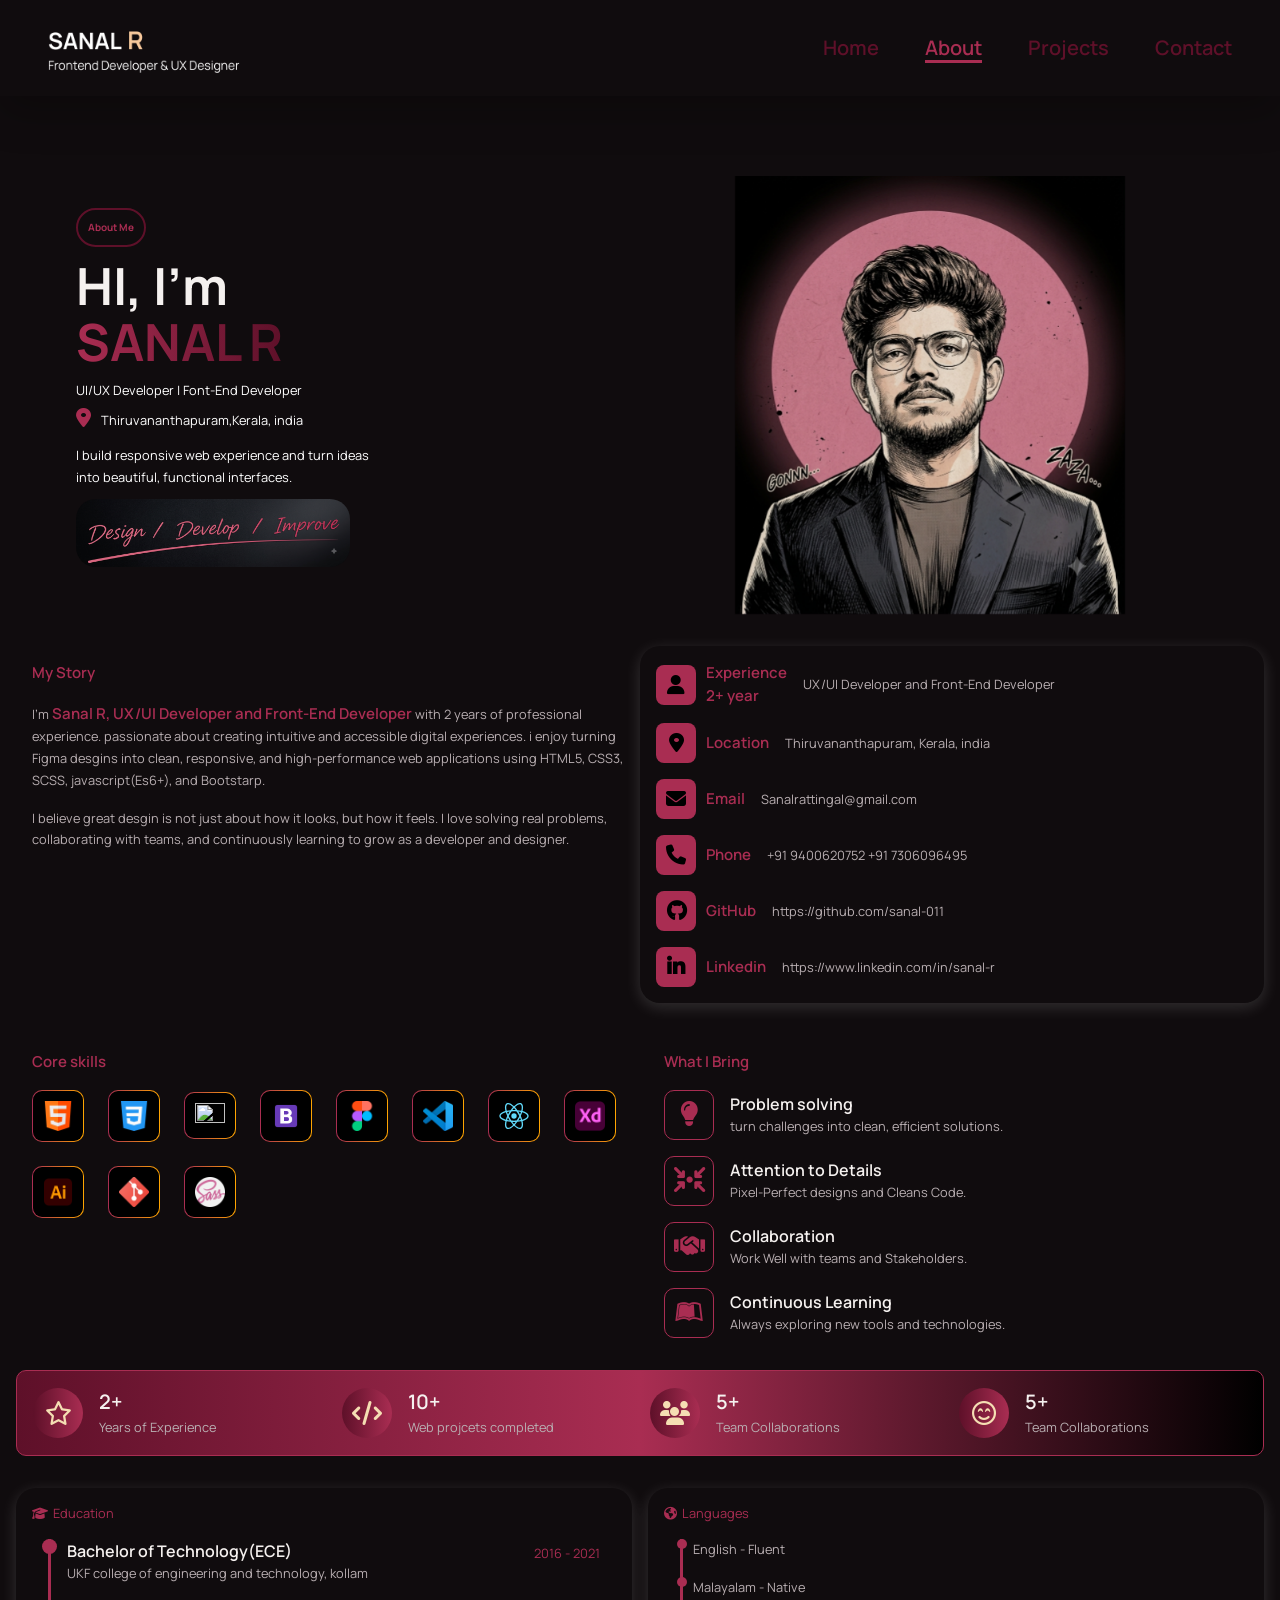
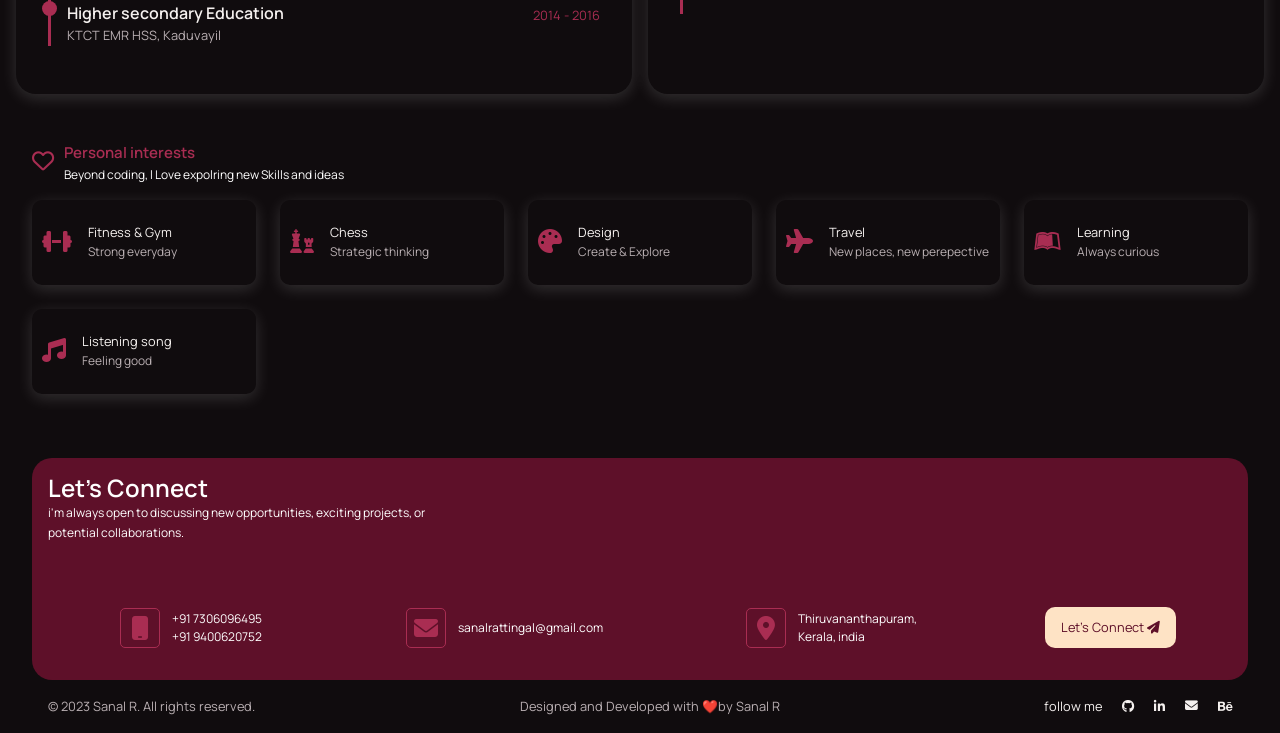
==== commit 8c23a2af: "Update index.html" ====
--- a/page/aboutme/index.html
+++ b/page/aboutme/index.html
@@ -50,7 +50,7 @@
                                 class="fa-solid fa-location-dot"></i></span>Thiruvananthapuram,Kerala, india </p>
                     <p class="name-p">I build responsive web experience and turn ideas <br> into beautiful, functional
                         interfaces.</p>
-                    <img src="/asset/image/hero-title.png" alt="">
+                    <img src="../../asset/image/hero-title.png" alt="">
 
 
 
@@ -202,7 +202,7 @@
 
                     <div class="core-cover-outer">
                         <div class="core-cover">
-                            <img src="asset/image/React.svg" alt="">
+                            <img src="../../asset/image/React.svg" alt="">
                         </div>
 
                     </div>
@@ -480,7 +480,7 @@
                 </div>
 
                 <div class="footer-content-btn">
-                    <a href="page/contact/index.html" class="connet-btn">Let's Connect </a><i
+                    <a href="../page/contact/index.html" class="connet-btn">Let's Connect </a><i
                         class="fa-solid fa-paper-plane"></i>
                 </div>
 
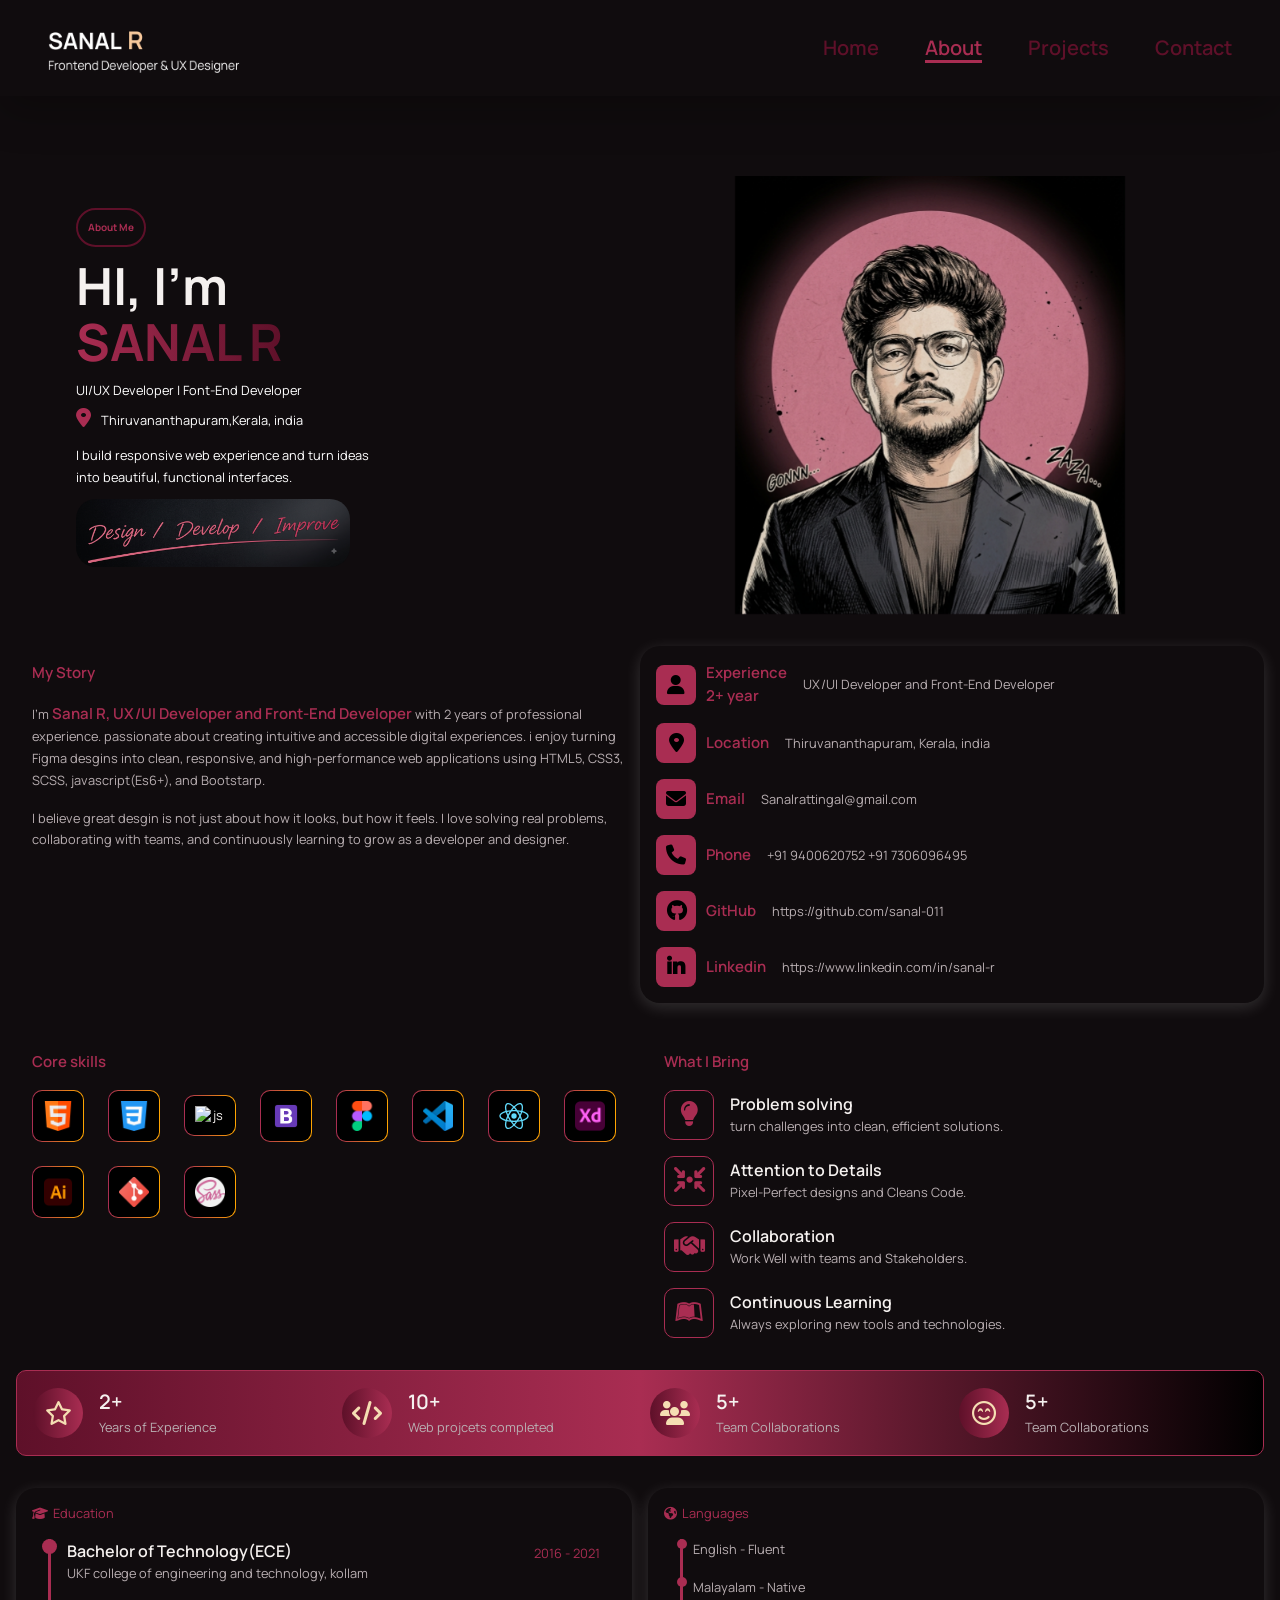
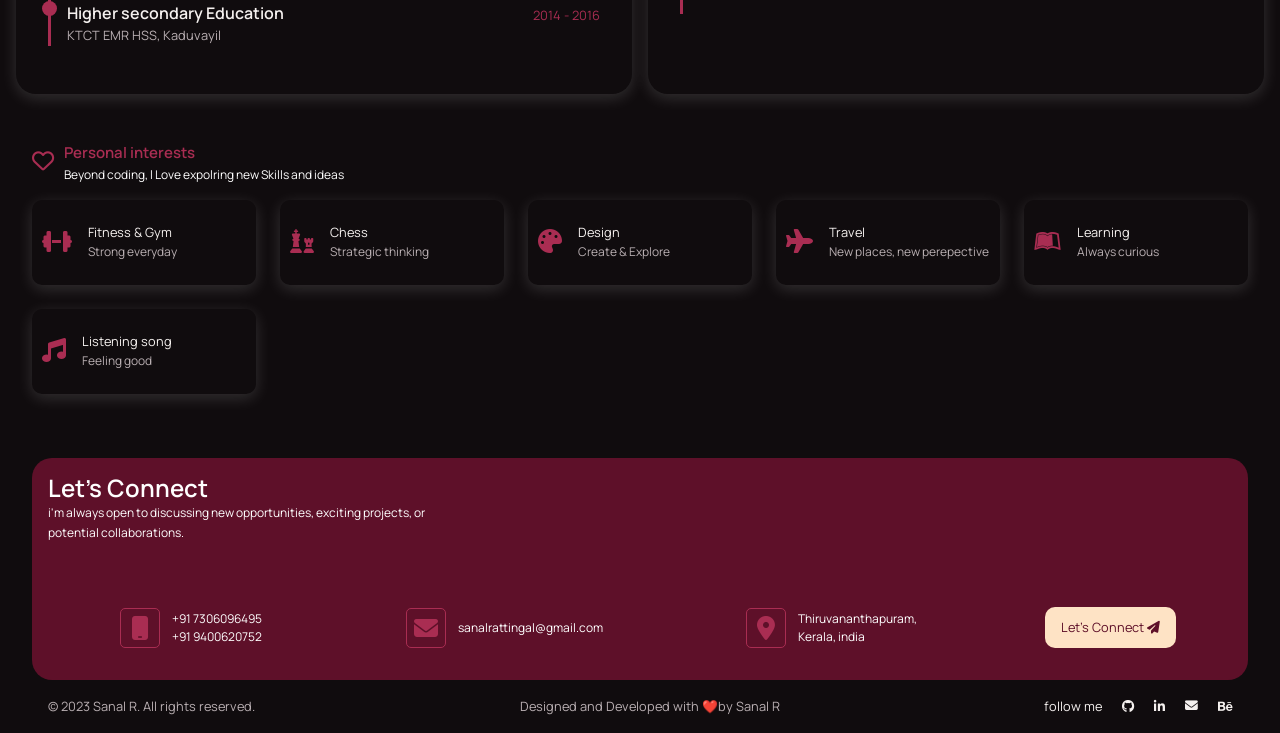
==== commit 19f7a985: "Update index.html" ====
--- a/page/aboutme/index.html
+++ b/page/aboutme/index.html
@@ -175,7 +175,7 @@
 
                     <div class="core-cover-outer">
                         <div class="core-cover">
-                            <img src="../../asset/image/image/js (1).png" alt="">
+                            <img src="../../asset/image/image/js (1).png" alt="js">
                         </div>
 
                     </div>
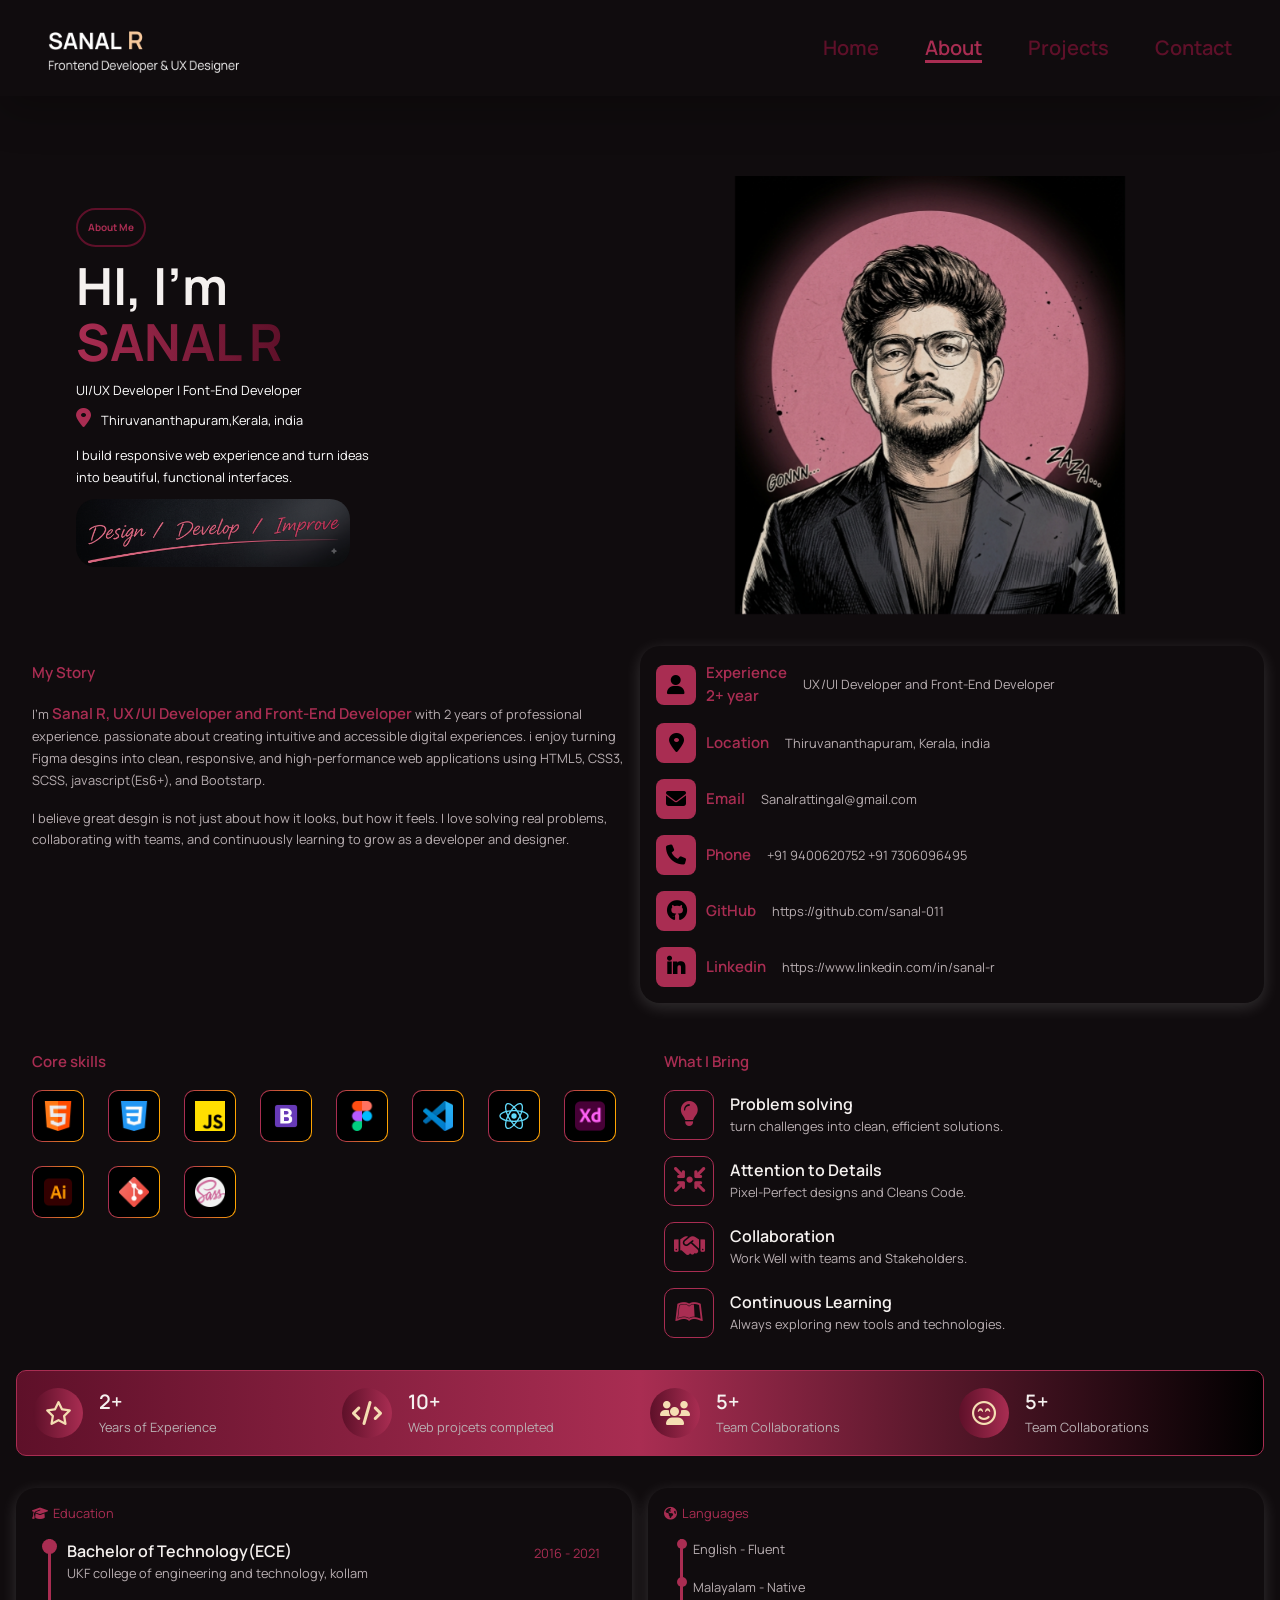
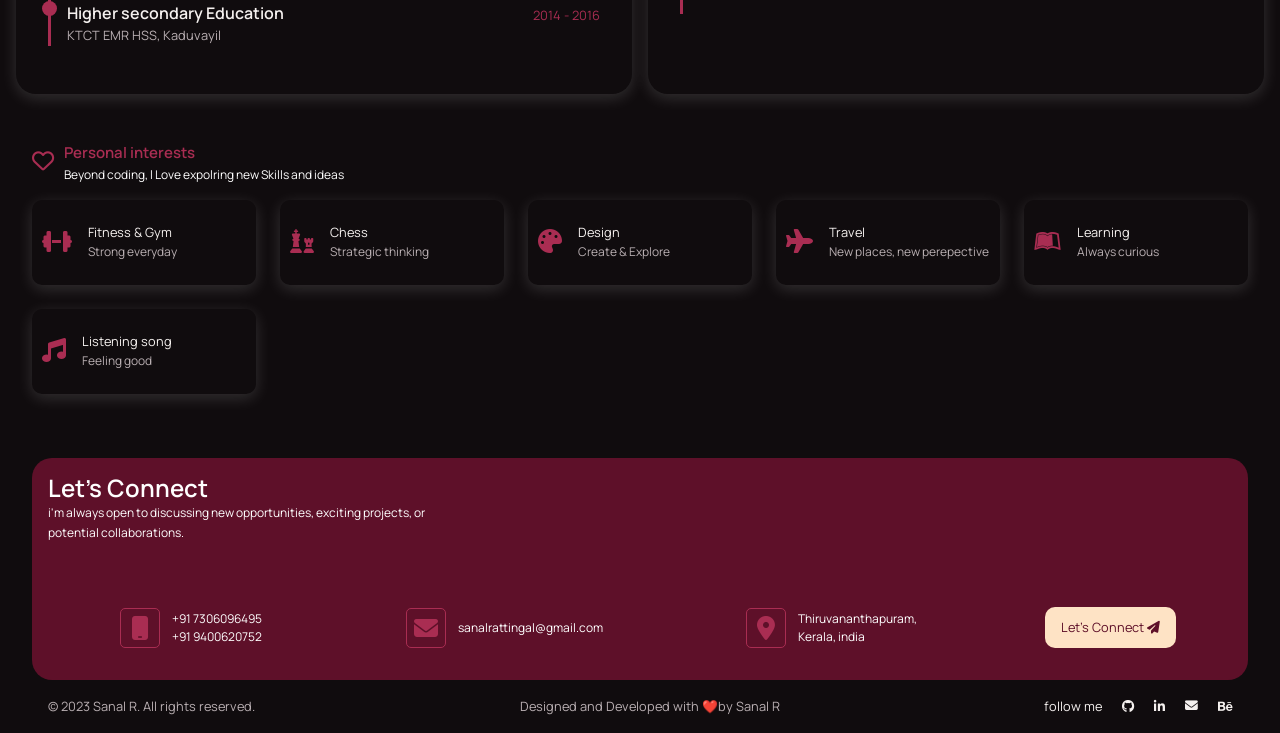
==== commit ffe5a231: "Update index.html" ====
--- a/page/aboutme/index.html
+++ b/page/aboutme/index.html
@@ -175,7 +175,7 @@
 
                     <div class="core-cover-outer">
                         <div class="core-cover">
-                            <img src="../../asset/image/image/js (1).png" alt="js">
+                            <img src="../../asset/image/js (1).png" alt="js">
                         </div>
 
                     </div>
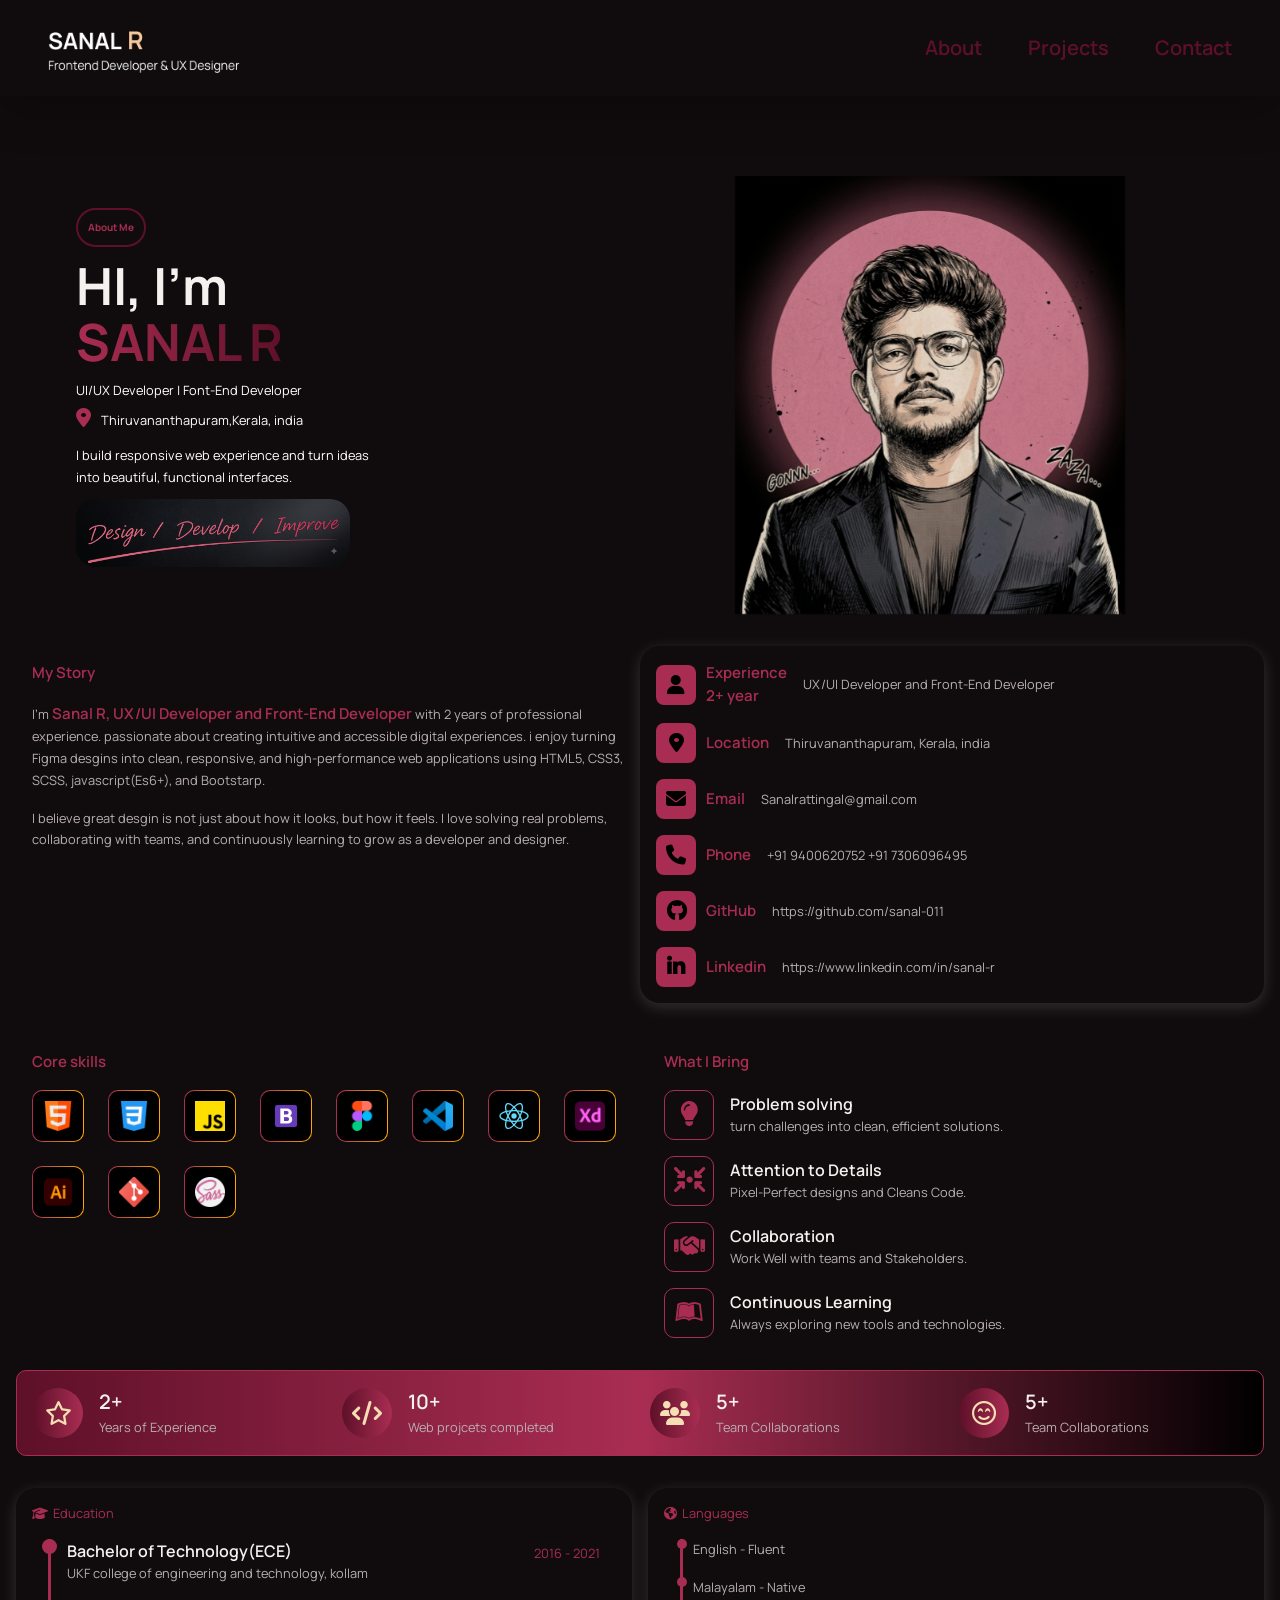
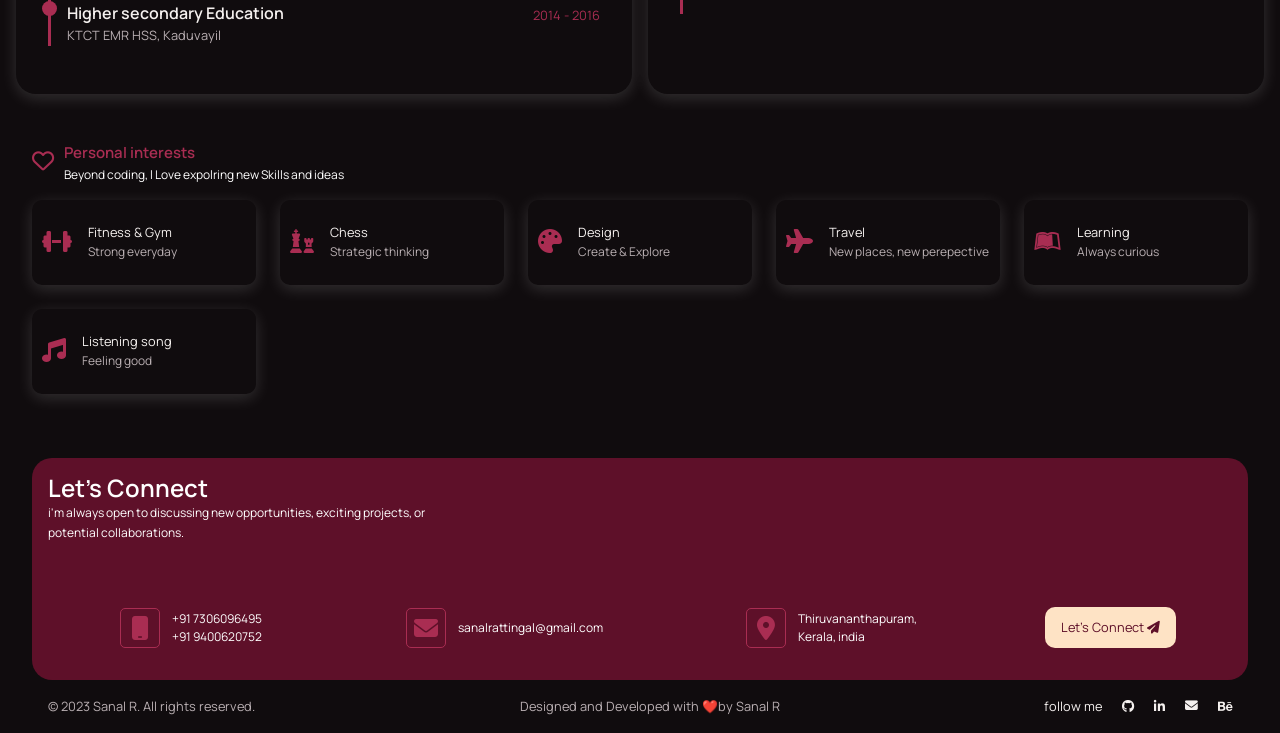
==== commit b50ebb44: "Update index.html" ====
--- a/page/aboutme/index.html
+++ b/page/aboutme/index.html
@@ -28,10 +28,10 @@
 
 
         <nav class="menu">
-            <button data-section="home" class="nav_links">Home</button>
-            <button data-section="about" class="nav_links button-active">About</button>
-            <button data-section="projects" class="nav_links">Projects</button>
-            <button data-section="contact" class="nav_links">Contact</button>
+            <button data-section="home" class="nav_links" onclick="window.open('../../index.html')>Home</button>
+            <button data-section="about" class="nav_links button-active"><a href="../aboutme/index.html">About</a></button>
+            <button data-section="projects" class="nav_links"> <a href="../project/index.html">Projects</a></button>
+            <button data-section="contact" class="nav_links"><a href="../Contact/index.html">Contact</a></button>
             <link rel="stylesheet" href="/page/about-me.css">
         </nav>
         <a href="#" class="mobile-menu" id="showBtn">☰</a>
@@ -480,8 +480,9 @@
                 </div>
 
                 <div class="footer-content-btn">
-                    <a href="../page/contact/index.html" class="connet-btn">Let's Connect </a><i
+                    <a href="../contact/index.html" class="connet-btn">Let's Connect </a><i
                         class="fa-solid fa-paper-plane"></i>
+                   
                 </div>
 
 
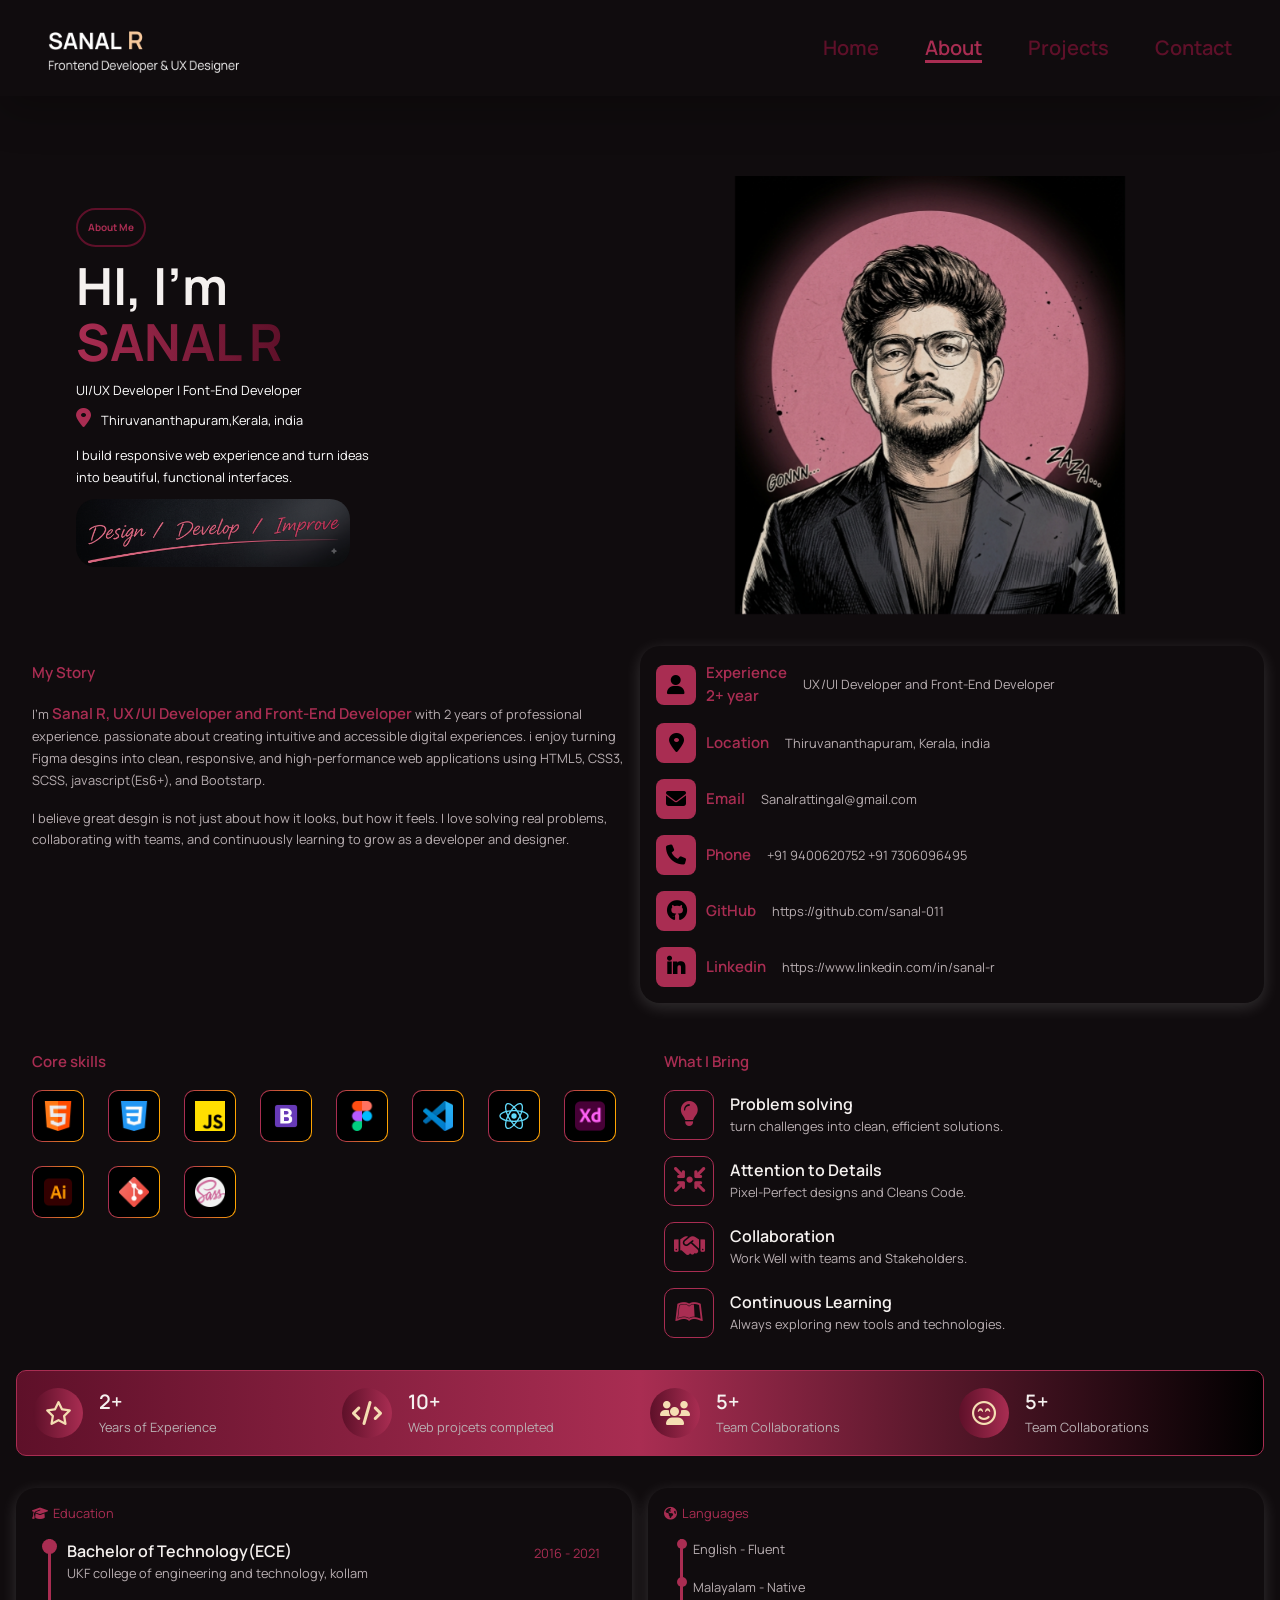
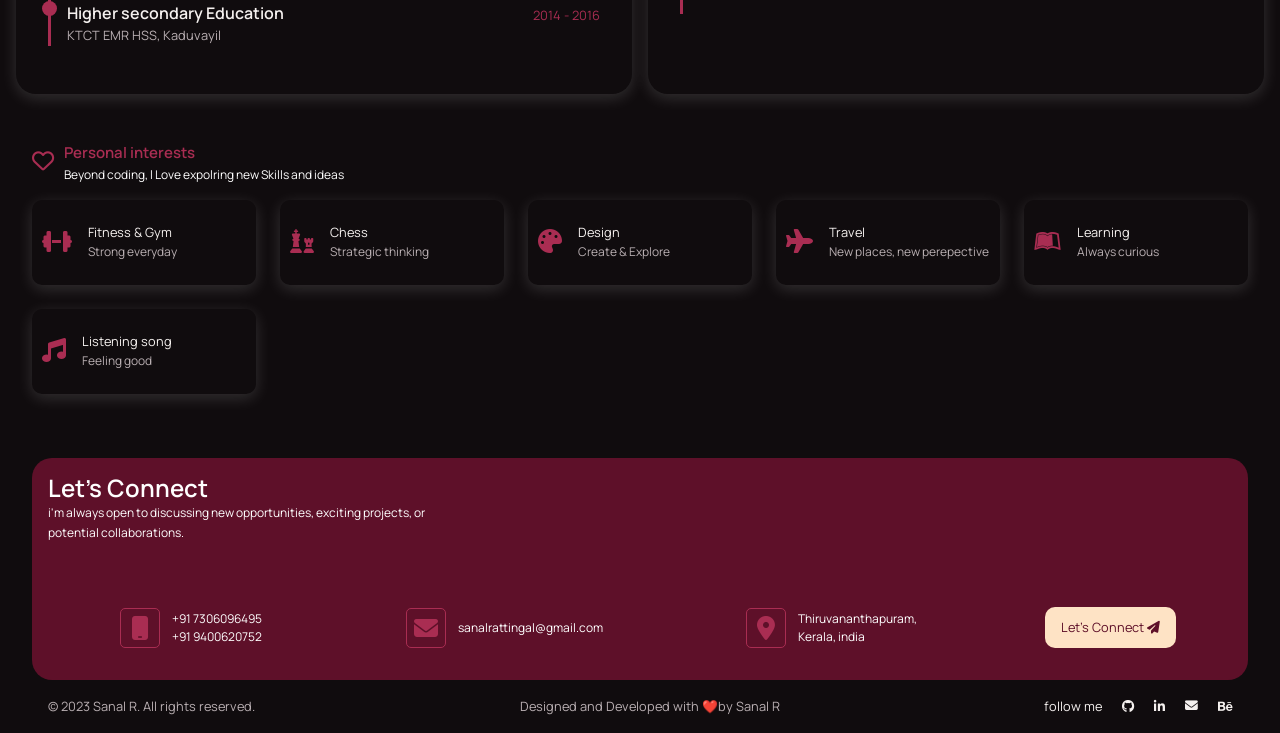
==== commit a68960d7: "Update index.html" ====
--- a/page/aboutme/index.html
+++ b/page/aboutme/index.html
@@ -28,7 +28,7 @@
 
 
         <nav class="menu">
-            <button data-section="home" class="nav_links" onclick="window.open('../../index.html')>Home</button>
+            <button data-section="home" class="nav_links" onclick="window.open('../../index.html')">Home</button>
             <button data-section="about" class="nav_links button-active"><a href="../aboutme/index.html">About</a></button>
             <button data-section="projects" class="nav_links"> <a href="../project/index.html">Projects</a></button>
             <button data-section="contact" class="nav_links"><a href="../Contact/index.html">Contact</a></button>
